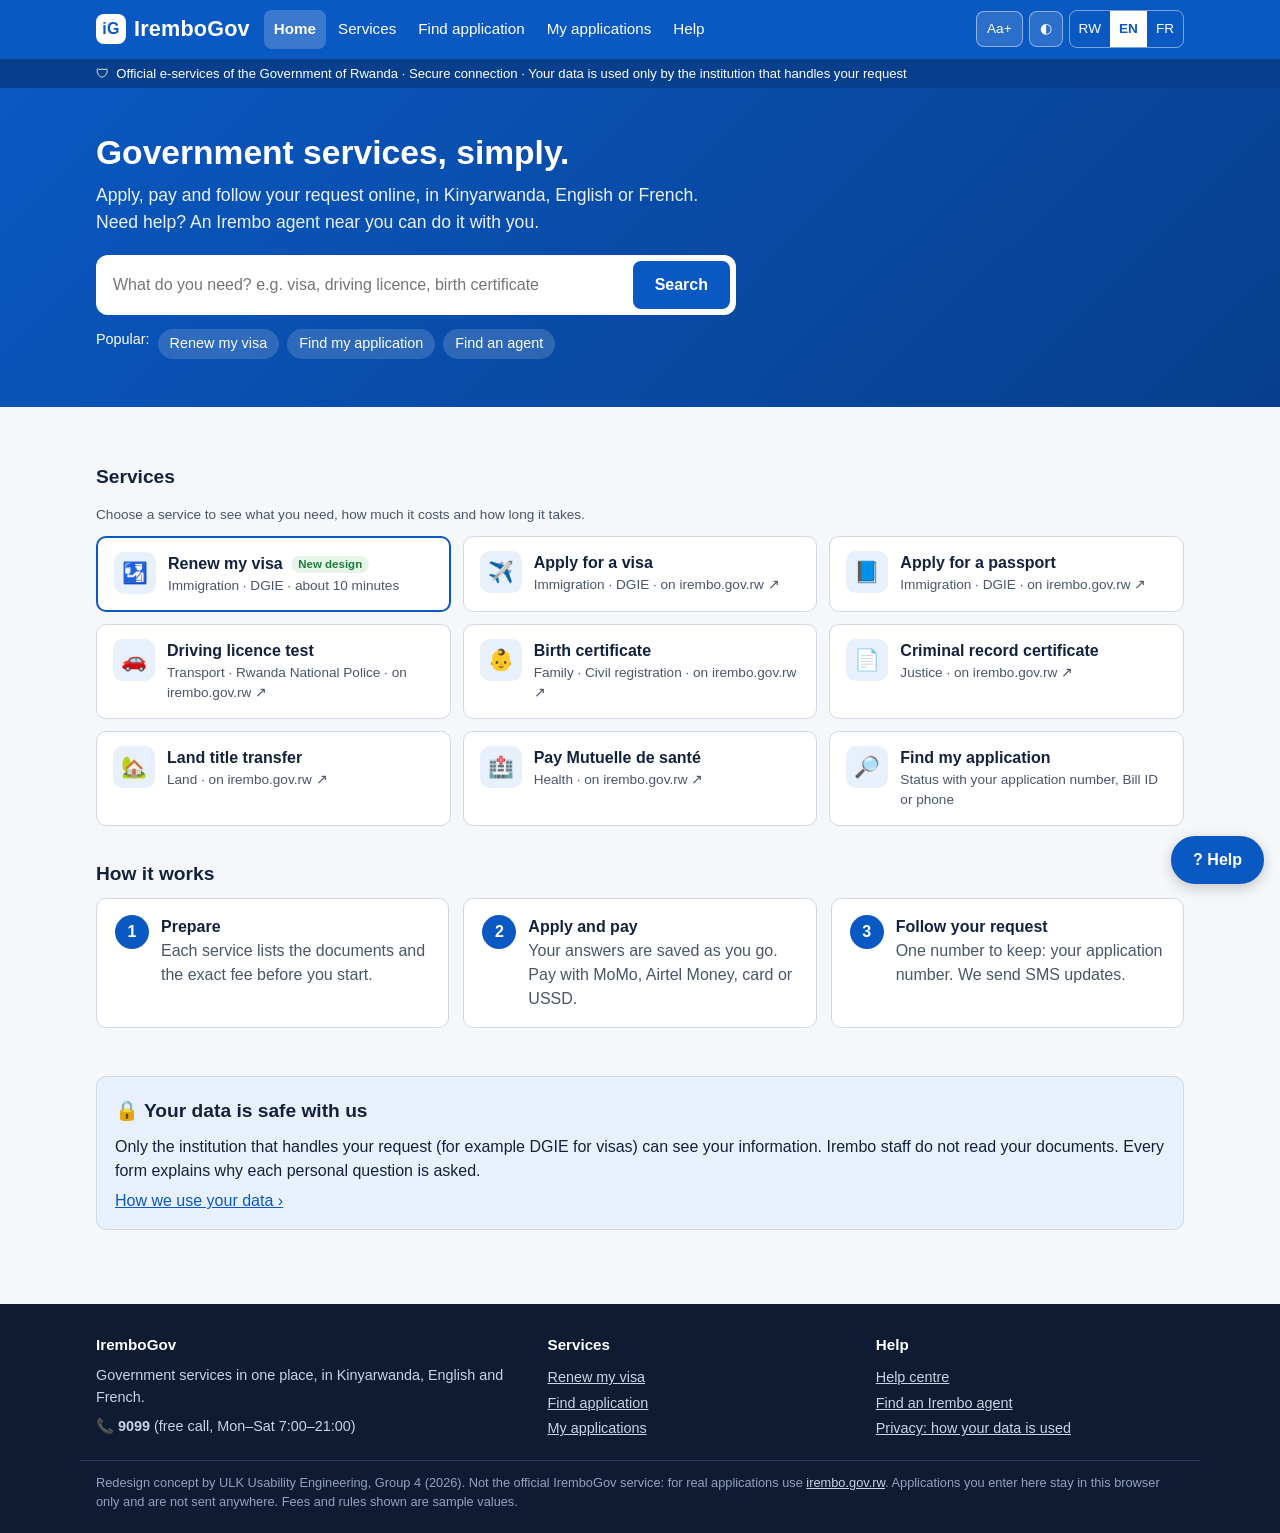
==== index.html @ 5156e4bb "first commit" ====
<!DOCTYPE html>
<html lang="en">
<head>
<meta charset="utf-8">
<meta name="viewport" content="width=device-width, initial-scale=1">
<title>IremboGov: Government services in one place (redesign concept)</title>
<meta name="description" content="Apply for Rwandan government services online: renew your visa, find an application, get help.">
<link rel="icon" href="assets/favicon.svg" type="image/svg+xml">
<link rel="stylesheet" href="css/site.css">
</head>
<body data-page="home">
<div id="site-header"></div>

<section class="hero">
  <div class="hero-in">
    <h1>Government services, simply.</h1>
    <p>Apply, pay and follow your request online, in Kinyarwanda, English or French. Need help? An Irembo agent near you can do it with you.</p>
    <form class="search" role="search" id="svcSearch">
      <label for="q" class="sr">Search for a service</label>
      <input type="search" id="q" placeholder="What do you need? e.g. visa, driving licence, birth certificate" autocomplete="off">
      <button class="btn" type="submit">Search</button>
    </form>
    <div class="quick">Popular: <a href="renew-visa.html">Renew my visa</a><a href="find.html">Find my application</a><a href="help.html#agents">Find an agent</a></div>
  </div>
</section>

<div class="wrap">
<main id="main" tabindex="-1">

  <div id="continueBox"></div>

  <section class="section" id="services">
    <h2>Services</h2>
    <p class="rule" id="svcHint" style="margin-bottom:10px">Choose a service to see what you need, how much it costs and how long it takes.</p>
    <div class="svcs" id="svcList">
      <a class="svc featured" href="renew-visa.html" data-k="visa renew extend stay immigration dgie permit student work"><span class="ic">🛂</span><span><b>Renew my visa <span class="new">New design</span></b><small>Immigration · DGIE · about 10 minutes</small></span></a>
      <a class="svc" href="https://irembo.gov.rw" rel="noopener" data-k="visa apply new immigration dgie"><span class="ic">✈️</span><span><b>Apply for a visa</b><small>Immigration · DGIE · on irembo.gov.rw ↗</small></span></a>
      <a class="svc" href="https://irembo.gov.rw" rel="noopener" data-k="passport e-passport immigration"><span class="ic">📘</span><span><b>Apply for a passport</b><small>Immigration · DGIE · on irembo.gov.rw ↗</small></span></a>
      <a class="svc" href="https://irembo.gov.rw" rel="noopener" data-k="driving licence license permit test transport police"><span class="ic">🚗</span><span><b>Driving licence test</b><small>Transport · Rwanda National Police · on irembo.gov.rw ↗</small></span></a>
      <a class="svc" href="https://irembo.gov.rw" rel="noopener" data-k="birth certificate civil status family"><span class="ic">👶</span><span><b>Birth certificate</b><small>Family · Civil registration · on irembo.gov.rw ↗</small></span></a>
      <a class="svc" href="https://irembo.gov.rw" rel="noopener" data-k="criminal record certificate police"><span class="ic">📄</span><span><b>Criminal record certificate</b><small>Justice · on irembo.gov.rw ↗</small></span></a>
      <a class="svc" href="https://irembo.gov.rw" rel="noopener" data-k="land title transfer property"><span class="ic">🏡</span><span><b>Land title transfer</b><small>Land · on irembo.gov.rw ↗</small></span></a>
      <a class="svc" href="https://irembo.gov.rw" rel="noopener" data-k="mutuelle health insurance pay"><span class="ic">🏥</span><span><b>Pay Mutuelle de santé</b><small>Health · on irembo.gov.rw ↗</small></span></a>
      <a class="svc" href="find.html" data-k="find track status application bill id payment code"><span class="ic">🔎</span><span><b>Find my application</b><small>Status with your application number, Bill ID or phone</small></span></a>
    </div>
    <p class="empty" id="svcEmpty" hidden>No service found. Try another word, or call <b>9099</b>.</p>
  </section>

  <section class="section">
    <h2>How it works</h2>
    <div class="grid3">
      <div class="card"><ol class="steps3"><li><b>Prepare</b><br><span class="muted">Each service lists the documents and the exact fee before you start.</span></li></ol></div>
      <div class="card"><ol class="steps3" start="2" style="counter-reset:s 1"><li><b>Apply and pay</b><br><span class="muted">Your answers are saved as you go. Pay with MoMo, Airtel Money, card or USSD.</span></li></ol></div>
      <div class="card"><ol class="steps3" style="counter-reset:s 2"><li><b>Follow your request</b><br><span class="muted">One number to keep: your application number. We send SMS updates.</span></li></ol></div>
    </div>
  </section>

  <section class="section">
    <div class="card tint">
      <h2>🔒 Your data is safe with us</h2>
      <p style="margin:0 0 6px">Only the institution that handles your request (for example DGIE for visas) can see your information. Irembo staff do not read your documents. Every form explains why each personal question is asked.</p>
      <a href="help.html#privacy">How we use your data ›</a>
    </div>
  </section>

</main>
</div>

<div id="site-footer"></div>
<script src="js/core.js"></script>
<script>
/* service search (filters the list as you type) */
const q=$('#q');
function filter(){
  const words=q.value.toLowerCase().trim().split(/\s+/).filter(Boolean); let shown=0;
  $$('#svcList .svc').forEach(s=>{
    const hay=(s.textContent+' '+s.dataset.k).toLowerCase();
    const ok=words.every(w=>hay.includes(w)); s.hidden=!ok; if(ok) shown++;
  });
  $('#svcEmpty').hidden = shown>0;
}
q.addEventListener('input', filter);
$('#svcSearch').addEventListener('submit', e=>{ e.preventDefault(); filter(); document.getElementById('services').scrollIntoView(); const first=$('#svcList .svc:not([hidden])'); if(first) first.focus(); });

/* "continue where you left off" */
const open=Store.all().filter(a=>statusOf(a)!=='Under review');
if(open.length){
  const a=open[0], s=statusOf(a);
  const action = s==='Draft' ? ['Continue application',`apply.html?no=${a.no}`]
               : s==='Payment expired' ? ['Get a new payment code',`application.html?no=${a.no}`]
               : ['Pay now',`application.html?no=${a.no}`];
  $('#continueBox').innerHTML=`<div class="card" style="display:flex;gap:14px;align-items:center;flex-wrap:wrap;margin-top:6px">
    <div style="flex:1;min-width:220px"><div class="rule">Continue where you left off</div><b>Renew visa</b> ${tag(s)}<div class="rule mono">${a.no}</div></div>
    <a class="btn" href="${action[1]}">${action[0]} ›</a></div>`;
}
</script>
</body>
</html>
---- css/site.css ----
/* =====================================================================
   site.css — IremboGov redesign (Group 4) · shared styles for all pages
   ===================================================================== */
:root{
  --blue:#0a58c2; --blue-d:#073f8c; --blue-l:#e8f0fc; --ink:#14213d; --muted:#4a5568; --line:#cfd8e3;
  --ok:#1b7f3b; --ok-l:#e6f4ea; --bad:#b42318; --bad-l:#fdecea; --warn:#8a5a00; --warn-l:#fff4d6; --bg:#f5f7fa; --card:#fff;
  --r:10px;
}
html{font-size:16px;scroll-behavior:smooth}
html.large{font-size:19px}
html.contrast{--blue:#003a8c;--blue-d:#001f4d;--blue-l:#fff;--ink:#000;--muted:#111;--line:#000;--bg:#fff;--ok:#005a1e;--bad:#8b0000;--warn:#5a3a00}
html.contrast .card, html.contrast .opt, html.contrast input, html.contrast select, html.contrast .svc{border-width:2px}
*{box-sizing:border-box}
body{margin:0;font-family:"Segoe UI",Roboto,Arial,sans-serif;color:var(--ink);background:var(--bg);line-height:1.5;min-height:100vh;display:flex;flex-direction:column}
a{color:var(--blue)}
:focus-visible{outline:3px solid #f2a900;outline-offset:2px;border-radius:4px}
main:focus,main:focus-visible{outline:none}
.sr{position:absolute;left:-9999px}
.skip{position:absolute;left:-9999px;top:0;background:#fff;color:var(--blue);padding:8px 12px;z-index:100}
.skip:focus{left:8px}
code{background:#eef1f6;border-radius:4px;padding:1px 5px;font-family:Consolas,monospace}

/* ---------- header ---------- */
header.top{background:var(--blue);color:#fff}
.top-in{max-width:1120px;margin:0 auto;display:flex;align-items:center;gap:6px 14px;padding:10px 16px;flex-wrap:wrap}
.logo{font-weight:800;font-size:1.35rem;letter-spacing:.2px;color:#fff !important;text-decoration:none;display:flex;align-items:center;gap:8px}
.logo .mark{width:30px;height:30px;border-radius:8px;background:#fff;color:var(--blue);display:inline-flex;align-items:center;justify-content:center;font-size:1rem}
nav.main{display:flex;gap:2px;flex-wrap:wrap}
nav.main a{color:#fff;text-decoration:none;padding:8px 10px;border-radius:8px;font-size:.95rem}
nav.main a:hover{background:rgba(255,255,255,.14)}
nav.main a[aria-current=page]{background:rgba(255,255,255,.2);font-weight:700}
nav.main .count{background:#fff;color:var(--blue);border-radius:10px;font-size:.75rem;font-weight:700;padding:0 6px;margin-left:3px}
.tools{margin-left:auto;display:flex;gap:6px;align-items:center}
.tbtn{background:rgba(255,255,255,.14);border:1px solid rgba(255,255,255,.45);color:#fff;border-radius:8px;padding:6px 10px;font:inherit;font-size:.85rem;cursor:pointer;min-height:36px}
.tbtn[aria-pressed=true]{background:#fff;color:var(--blue)}
.lang{display:flex;border:1px solid rgba(255,255,255,.45);border-radius:8px;overflow:hidden}
.lang button{background:none;border:0;color:#fff;padding:6px 9px;font:inherit;font-size:.85rem;cursor:pointer;min-height:36px}
.lang button[aria-current=true]{background:#fff;color:var(--blue);font-weight:700}
.menu-btn{display:none}
@media(max-width:820px){
  .menu-btn{display:inline-flex;margin-left:auto}
  nav.main{display:none;order:5;width:100%;flex-direction:column}
  nav.main.open{display:flex}
  .tools{order:4;margin-left:0;width:100%}
}
.trust{background:var(--blue-d);color:#fff;font-size:.82rem}
.trust .top-in{padding:5px 16px}

/* ---------- layout ---------- */
.wrap{max-width:1120px;width:100%;margin:0 auto;padding:22px 16px 60px;display:grid;grid-template-columns:minmax(0,1fr);gap:24px;flex:1}
@media(min-width:1000px){ .wrap.with-aside{grid-template-columns:minmax(0,1fr) 300px} }
main{min-width:0}
aside.side{display:none}
@media(min-width:1000px){ aside.side{display:block} }
.crumb{font-size:.85rem;color:var(--muted);margin-bottom:4px}
h1{font-size:1.7rem;margin:.1em 0 .25em;line-height:1.25}
h2{font-size:1.2rem;margin:.2em 0 .5em}
h3{font-size:1.02rem;margin:.2em 0 .4em}
.lead{color:var(--muted);margin:0 0 16px;font-size:1.05rem}
.card{background:var(--card);border:1px solid var(--line);border-radius:var(--r);padding:16px 18px;margin-bottom:14px}
.card.tint{background:var(--blue-l)}
.grid2{display:grid;grid-template-columns:1fr;gap:0 18px}
@media(min-width:700px){ .grid2{grid-template-columns:1fr 1fr} }
.grid3{display:grid;grid-template-columns:1fr;gap:14px}
@media(min-width:700px){ .grid3{grid-template-columns:repeat(3,1fr)} }
.rule{font-size:.85rem;color:var(--muted);display:block}
.muted{color:var(--muted)}
.mono{font-family:Consolas,monospace;font-weight:700}

/* ---------- home ---------- */
.hero{background:linear-gradient(135deg,var(--blue) 0%,var(--blue-d) 100%);color:#fff}
.hero-in{max-width:1120px;margin:0 auto;padding:44px 16px 48px}
.hero h1{font-size:2.1rem;margin:0 0 8px}
.hero p{margin:0 0 20px;opacity:.92;font-size:1.1rem;max-width:640px}
.search{display:flex;gap:8px;max-width:640px;background:#fff;border-radius:12px;padding:6px}
.search input{border:0 !important;min-height:48px;font-size:1.05rem}
.search input:focus{outline:none}
.search .btn{border-radius:8px}
.quick{margin-top:14px;display:flex;gap:8px;flex-wrap:wrap;font-size:.9rem}
.quick a{color:#fff;background:rgba(255,255,255,.15);border-radius:20px;padding:4px 12px;text-decoration:none}
.quick a:hover{background:rgba(255,255,255,.28)}
.section{margin:34px 0 10px}
.svcs{display:grid;grid-template-columns:1fr;gap:12px}
@media(min-width:620px){ .svcs{grid-template-columns:1fr 1fr} }
@media(min-width:950px){ .svcs{grid-template-columns:1fr 1fr 1fr} }
.svc{display:flex;gap:12px;align-items:flex-start;background:#fff;border:1px solid var(--line);border-radius:var(--r);padding:14px 16px;text-decoration:none;color:var(--ink);transition:border-color .15s, box-shadow .15s}
.svc:hover{border-color:var(--blue);box-shadow:0 4px 14px rgba(10,88,194,.12)}
.svc .ic{flex:0 0 42px;height:42px;border-radius:10px;background:var(--blue-l);display:flex;align-items:center;justify-content:center;font-size:1.3rem}
.svc b{display:block}
.svc small{display:block;color:var(--muted);font-size:.85rem}
.svc.featured{border:2px solid var(--blue)}
.svc .new{display:inline-block;background:var(--ok-l);color:var(--ok);border-radius:10px;font-size:.72rem;font-weight:700;padding:0 7px;margin-left:4px;vertical-align:middle}
.steps3{counter-reset:s;list-style:none;padding:0;margin:0}
.steps3 li{counter-increment:s;position:relative;padding:0 0 0 46px}
.steps3 li::before{content:counter(s);position:absolute;left:0;top:0;width:34px;height:34px;border-radius:50%;background:var(--blue);color:#fff;font-weight:800;display:flex;align-items:center;justify-content:center}
.empty{text-align:center;padding:30px 16px;color:var(--muted)}

/* ---------- service page ---------- */
.facts{display:flex;gap:10px;flex-wrap:wrap;margin:6px 0 2px}
.fact{background:var(--blue-l);border-radius:8px;padding:6px 12px;font-size:.9rem}
.fact b{display:block;font-size:1rem}
ul.check{list-style:none;padding:0;margin:6px 0}
ul.check li{padding:7px 0 7px 32px;position:relative;border-bottom:1px dashed var(--line)}
ul.check li:last-child{border-bottom:0}
ul.check li::before{content:"";position:absolute;left:2px;top:9px;width:18px;height:18px;border:2px solid var(--blue);border-radius:4px}
table.fees{width:100%;border-collapse:collapse;font-size:.95rem}
table.fees td,table.fees th{padding:7px 4px;border-bottom:1px solid var(--line);text-align:left}
table.fees td:last-child,table.fees th:last-child{text-align:right}
details{border:1px solid var(--line);border-radius:8px;padding:8px 12px;margin:8px 0;background:#fff}
details summary{cursor:pointer;font-weight:600;color:var(--blue)}
details[open] summary{margin-bottom:6px}

/* ---------- buttons ---------- */
.btn{display:inline-flex;align-items:center;justify-content:center;gap:6px;min-height:46px;padding:10px 20px;border-radius:8px;border:2px solid var(--blue);background:var(--blue);color:#fff;font:inherit;font-weight:600;cursor:pointer;text-decoration:none;white-space:nowrap}
.btn:hover{background:var(--blue-d);border-color:var(--blue-d)}
.btn.sec{background:#fff;color:var(--blue)}
.btn.sec:hover{background:var(--blue-l)}
.btn.link{background:none;border-color:transparent;color:var(--blue);padding:10px 8px;text-decoration:underline}
.btn.danger{background:#fff;color:var(--bad);border-color:var(--bad)}
.btn.small{min-height:36px;padding:6px 12px;font-size:.9rem}
.btn:disabled{opacity:.5;cursor:default}
.actions{display:flex;gap:10px;flex-wrap:wrap;justify-content:space-between;margin-top:18px}

/* ---------- stepper ---------- */
.stepper{display:flex;gap:6px;margin:6px 0 4px;list-style:none;padding:0}
.stepper li{flex:1;font-size:.78rem;color:var(--muted);text-align:center}
.stepper li .bar{height:8px;border-radius:4px;background:#d8dee8;margin-bottom:5px}
.stepper li.done .bar,.stepper li.cur .bar{background:var(--blue)}
.stepper li.cur{color:var(--ink);font-weight:700}
.stepper li.done span::before{content:"✓ "}
.stepcount{font-size:.9rem;color:var(--muted);margin:0}
.saved{font-size:.85rem;color:var(--ok);margin:6px 0 14px;min-height:1.3em}

/* ---------- forms ---------- */
.f{margin:0 0 14px}
.f label,.f legend{display:block;font-weight:600;margin-bottom:3px}
.f .hint{font-size:.85rem;color:var(--muted);margin:-2px 0 5px}
input[type=text],input[type=tel],input[type=email],input[type=date],input[type=search],select{width:100%;min-height:46px;padding:9px 11px;border:1px solid #8a97a8;border-radius:8px;font:inherit;background:#fff;color:var(--ink)}
.f.err input,.f.err select{border:2px solid var(--bad)}
.f .msg{display:none;color:var(--bad);font-weight:600;font-size:.9rem;margin-top:4px}
.f.err .msg{display:block}
.f.err .msg::before{content:"⚠ "}
fieldset{border:0;padding:0;margin:0 0 14px;min-width:0}
.opts{display:grid;gap:8px}
@media(min-width:700px){ .opts.two{grid-template-columns:1fr 1fr} }
.opt{display:flex;gap:10px;align-items:flex-start;border:1px solid #8a97a8;border-radius:8px;padding:10px 12px;cursor:pointer;background:#fff;font-weight:400 !important}
.opt input{margin-top:4px;width:20px;height:20px;accent-color:var(--blue);flex:0 0 auto}
.opt small{display:block;color:var(--muted)}
.opt:has(input:checked){border:2px solid var(--blue);background:var(--blue-l)}
.errsum{border:2px solid var(--bad);background:var(--bad-l);border-radius:8px;padding:10px 14px;margin-bottom:14px}
.errsum h3{color:var(--bad);margin:0 0 4px}
.errsum ul{margin:0;padding-left:20px}
.prefix{display:flex;align-items:center;padding:0 12px;border:1px solid #8a97a8;border-radius:8px;background:#f0f3f7;white-space:nowrap}

/* ---------- uploads ---------- */
.up{border:1px solid var(--line);border-radius:var(--r);padding:14px;margin-bottom:14px;background:#fff}
.up.bad{border:2px solid var(--bad)}
.up.good{border:2px solid var(--ok)}
.up-row{display:flex;gap:14px;align-items:flex-start;flex-wrap:wrap}
.thumb{width:92px;height:92px;border-radius:8px;background:#e9edf3 center/cover no-repeat;border:1px solid var(--line);flex:0 0 auto;display:flex;align-items:center;justify-content:center;color:var(--muted);font-size:.75rem;text-align:center;overflow:hidden;word-break:break-all;padding:4px}
.thumb.tall{height:122px}
.rules{list-style:none;padding:0;margin:0;font-size:.93rem}
.rules li{padding:3px 0 3px 26px;position:relative}
.rules li::before{position:absolute;left:0;top:3px;width:19px;height:19px;border-radius:50%;font-size:.75rem;font-weight:700;display:flex;align-items:center;justify-content:center}
.rules li.p::before{content:"○";color:var(--muted);border:1px solid var(--muted)}
.rules li.y{color:var(--ok)} .rules li.y::before{content:"✓";background:var(--ok);color:#fff}
.rules li.n{color:var(--bad);font-weight:600} .rules li.n::before{content:"✕";background:var(--bad);color:#fff}
.fix{background:var(--bad-l);border-radius:8px;padding:10px 12px;margin-top:10px}
.fix b{color:var(--bad)}
.okbox{background:var(--ok-l);border-radius:8px;padding:10px 12px;margin-top:10px;color:var(--ok);font-weight:600}
.filebtn{position:relative;overflow:hidden}
.filebtn input{position:absolute;inset:0;opacity:0;cursor:pointer}
.upbtns{display:flex;gap:8px;flex-wrap:wrap;margin-top:10px}

/* ---------- review ---------- */
.sumsec{border:1px solid var(--line);border-radius:8px;padding:10px 14px;margin-bottom:10px;background:#fff}
.sumsec .h{display:flex;justify-content:space-between;align-items:center}
.sumsec dl{display:grid;grid-template-columns:minmax(110px,40%) 1fr;gap:3px 10px;margin:6px 0 0;font-size:.93rem}
.sumsec dt{color:var(--muted)}
.sumsec dd{margin:0}
.consent{border:2px solid var(--blue);background:var(--blue-l);border-radius:8px;padding:12px 14px}
.consent label{display:flex;gap:10px;align-items:flex-start;cursor:pointer;font-weight:400}
.consent input{width:22px;height:22px;margin-top:2px;accent-color:var(--blue);flex:0 0 auto}

/* ---------- application / pay ---------- */
.ref{border:2px solid var(--blue);border-radius:var(--r);padding:14px 16px;background:var(--blue-l);margin-bottom:14px}
.ref .num{font-size:1.65rem;font-weight:800;letter-spacing:1px;font-family:Consolas,monospace}
.ref .sub{font-size:.88rem;color:var(--muted)}
.due{display:flex;gap:14px;align-items:center;flex-wrap:wrap;border:1px solid var(--line);border-radius:var(--r);padding:12px 16px;background:#fff;margin-bottom:14px}
.due .amt{font-size:1.5rem;font-weight:800}
.due .clock{margin-left:auto;background:var(--warn-l);color:var(--warn);border-radius:8px;padding:6px 10px;font-weight:700}
.paygrid{display:grid;grid-template-columns:1fr 1fr;gap:10px;margin:8px 0 14px}
.paybtn{border:1px solid #8a97a8;border-radius:8px;background:#fff;padding:12px;font:inherit;font-weight:600;cursor:pointer;text-align:left;min-height:58px;color:var(--ink)}
.paybtn small{display:block;font-weight:400;color:var(--muted)}
.paybtn:hover{border-color:var(--blue);background:var(--blue-l)}
.receipt dl{display:grid;grid-template-columns:auto 1fr;gap:4px 14px;margin:0}
.receipt dt{color:var(--muted)}
.receipt dd{margin:0;font-weight:600}

/* ---------- timeline + tags ---------- */
.tl{list-style:none;padding:0;margin:6px 0}
.tl li{position:relative;padding:0 0 18px 40px}
.tl li::before{content:"";position:absolute;left:13px;top:26px;bottom:0;border-left:2px solid var(--line)}
.tl li:last-child::before{display:none}
.tl .ic{position:absolute;left:0;top:0;width:28px;height:28px;border-radius:50%;display:flex;align-items:center;justify-content:center;font-weight:800;font-size:.9rem;border:2px solid var(--line);background:#fff;color:var(--muted)}
.tl li.done .ic{background:var(--ok);border-color:var(--ok);color:#fff}
.tl li.now .ic{background:var(--blue);border-color:var(--blue);color:#fff}
.tl li.warn .ic{background:var(--warn-l);border-color:var(--warn);color:var(--warn)}
.tl .t{font-weight:700}
.tl .d{font-size:.88rem;color:var(--muted)}
.tag{display:inline-block;border-radius:20px;padding:2px 10px;font-size:.82rem;font-weight:700;vertical-align:middle;white-space:nowrap}
.tag.warn{background:var(--warn-l);color:var(--warn)} .tag.ok{background:var(--ok-l);color:var(--ok)} .tag.info{background:var(--blue-l);color:var(--blue)} .tag.grey{background:#e9edf3;color:var(--muted)}
.alert{border-radius:8px;padding:12px 14px;margin-bottom:14px;border-left:5px solid}
.alert.warn{background:var(--warn-l);border-color:var(--warn)}
.alert.ok{background:var(--ok-l);border-color:var(--ok)}
.alert.info{background:var(--blue-l);border-color:var(--blue)}
.alert.bad{background:var(--bad-l);border-color:var(--bad)}

/* ---------- my applications ---------- */
.applist{display:grid;gap:12px}
.appcard{display:flex;gap:14px;align-items:center;flex-wrap:wrap;background:#fff;border:1px solid var(--line);border-radius:var(--r);padding:14px 16px}
.appcard .main{flex:1;min-width:200px}
.appcard .acts{display:flex;gap:8px;flex-wrap:wrap}

/* ---------- side panel ---------- */
.side .card{position:sticky;top:12px}
.side .num{font-family:Consolas,monospace;font-weight:800;font-size:1.15rem}

/* ---------- footer ---------- */
footer.site{background:#0f1b33;color:#c9d3e3;font-size:.9rem;margin-top:auto}
footer.site .in{max-width:1120px;margin:0 auto;padding:30px 16px 18px;display:grid;grid-template-columns:1fr;gap:20px}
@media(min-width:760px){ footer.site .in{grid-template-columns:1.4fr 1fr 1fr} }
footer.site h4{color:#fff;margin:0 0 8px;font-size:.95rem}
footer.site a{color:#c9d3e3}
footer.site ul{list-style:none;padding:0;margin:0}
footer.site li{padding:2px 0}
footer.site .legal{max-width:1120px;margin:0 auto;padding:12px 16px 22px;border-top:1px solid #2a3a5c;font-size:.8rem;color:#93a1ba}

/* ---------- modal, toast, help ---------- */
.scrim{position:fixed;inset:0;background:rgba(10,20,40,.55);display:flex;align-items:center;justify-content:center;padding:16px;z-index:90}
.modal{background:#fff;border-radius:12px;max-width:440px;width:100%;padding:20px;max-height:92vh;overflow:auto}
.modal p{margin:.5em 0}
.spin{display:inline-block;width:18px;height:18px;border:3px solid var(--blue-l);border-top-color:var(--blue);border-radius:50%;animation:spin 1s linear infinite;vertical-align:-3px;margin-right:6px}
@keyframes spin{to{transform:rotate(360deg)}}
.toast{position:fixed;left:50%;bottom:20px;transform:translateX(-50%);background:#1f2937;color:#fff;padding:10px 16px;border-radius:8px;z-index:95;max-width:92vw;font-size:.92rem;box-shadow:0 6px 18px rgba(0,0,0,.25)}
.helpfab{position:fixed;right:16px;bottom:16px;z-index:40;border-radius:30px;box-shadow:0 4px 14px rgba(0,0,0,.2)}
.helpp{position:fixed;right:16px;bottom:76px;width:300px;max-width:calc(100vw - 32px);z-index:41;background:#fff;border:1px solid var(--line);border-radius:12px;padding:14px;box-shadow:0 10px 30px rgba(0,0,0,.2)}

@media print{
  header.top,.trust,footer.site,.helpfab,.helpp,.noprint{display:none !important}
  body{background:#fff}
}
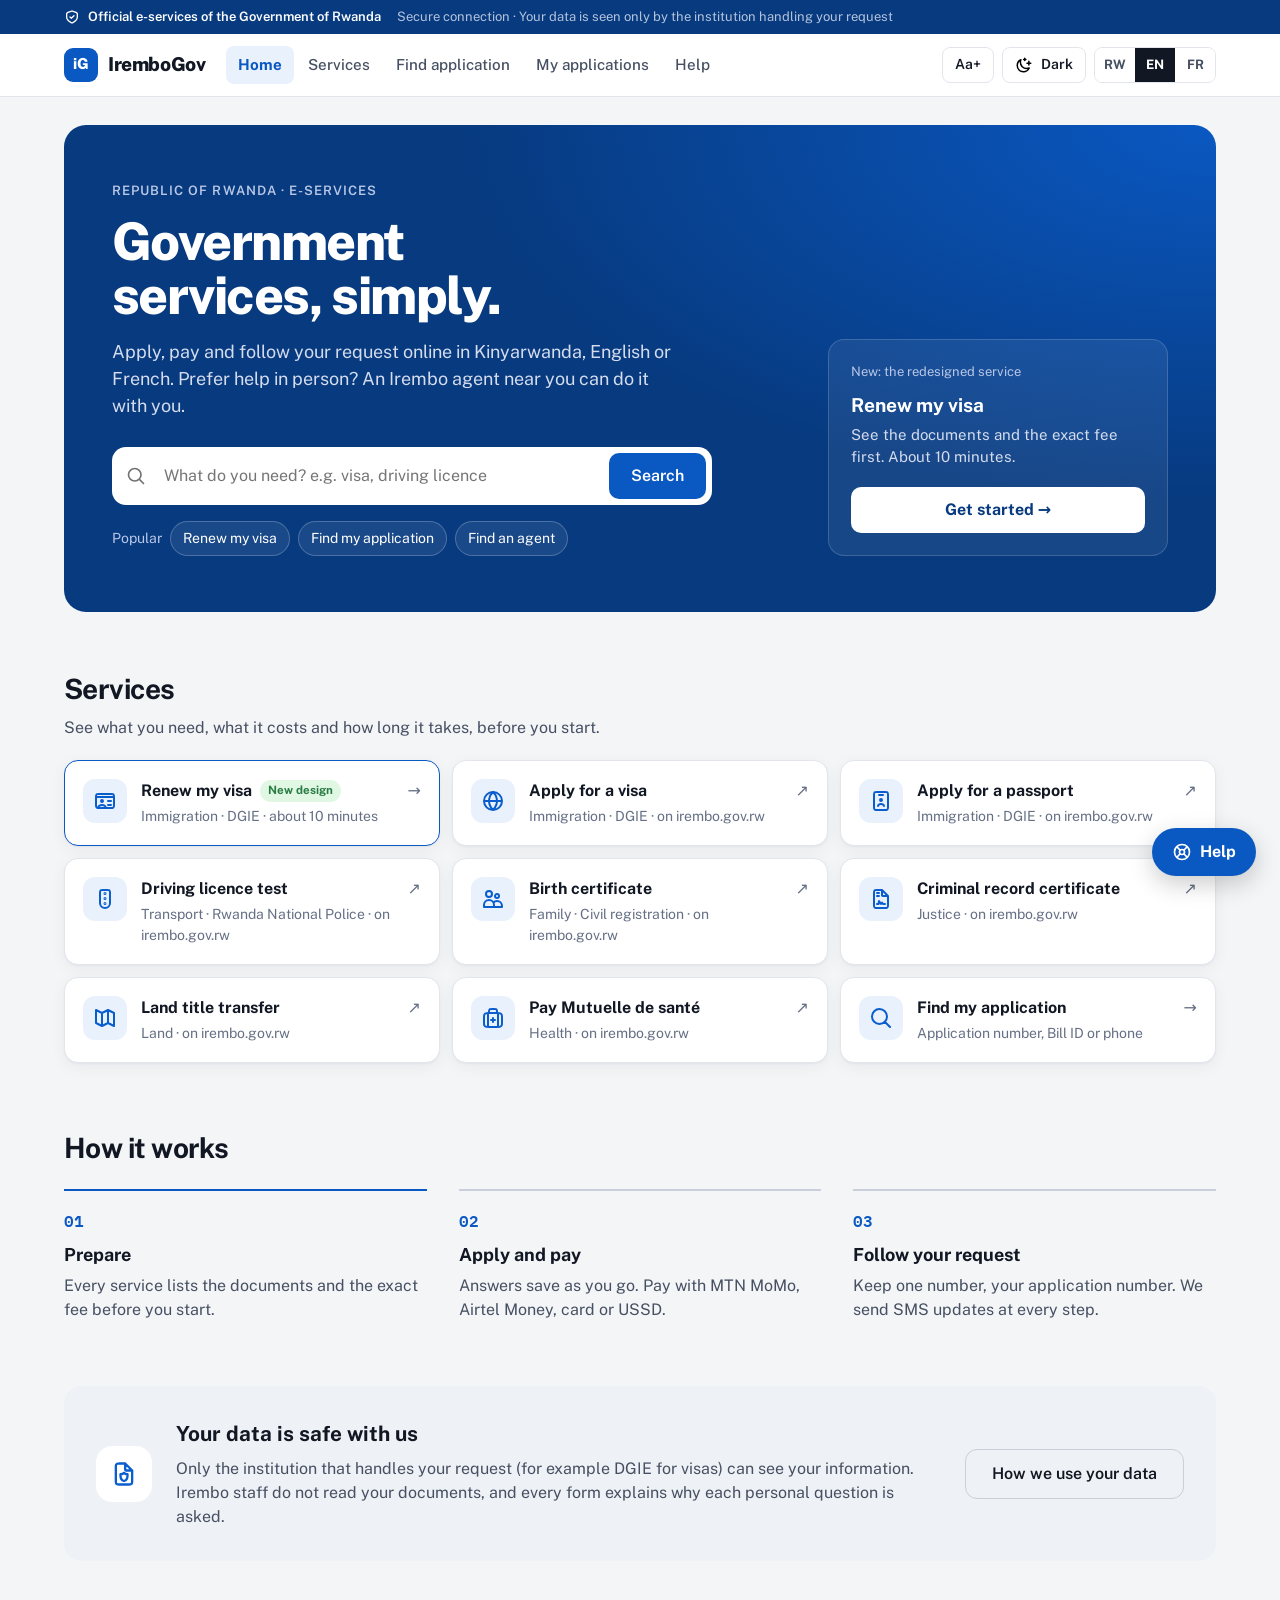
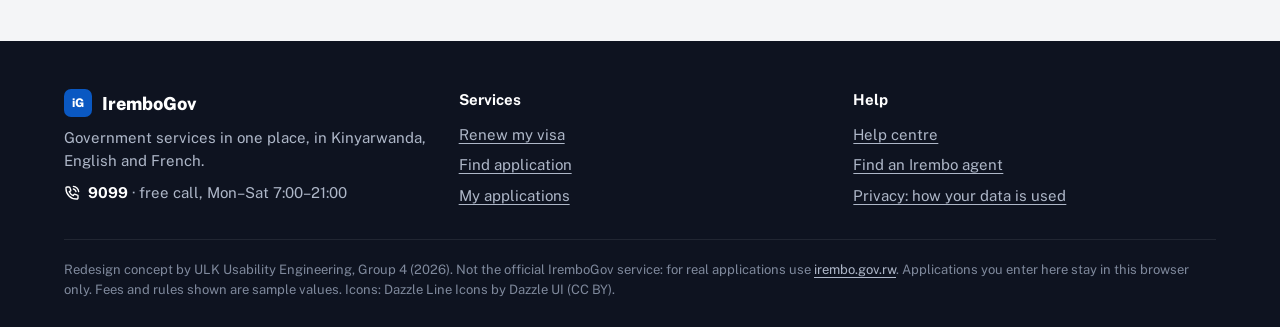
==== commit 85a82d2b: "update the UI" ====
--- a/index.html
+++ b/index.html
@@ -6,92 +6,105 @@
 <title>IremboGov: Government services in one place (redesign concept)</title>
 <meta name="description" content="Apply for Rwandan government services online: renew your visa, find an application, get help.">
 <link rel="icon" href="assets/favicon.svg" type="image/svg+xml">
-<link rel="stylesheet" href="css/site.css">
+<link rel="stylesheet" href="css/fonts.css?v=3">
+<link rel="stylesheet" href="css/site.css?v=3">
+<script src="js/theme.js?v=3"></script>
 </head>
 <body data-page="home">
 <div id="site-header"></div>
 
-<section class="hero">
-  <div class="hero-in">
-    <h1>Government services, simply.</h1>
-    <p>Apply, pay and follow your request online, in Kinyarwanda, English or French. Need help? An Irembo agent near you can do it with you.</p>
-    <form class="search" role="search" id="svcSearch">
-      <label for="q" class="sr">Search for a service</label>
-      <input type="search" id="q" placeholder="What do you need? e.g. visa, driving licence, birth certificate" autocomplete="off">
-      <button class="btn" type="submit">Search</button>
-    </form>
-    <div class="quick">Popular: <a href="renew-visa.html">Renew my visa</a><a href="find.html">Find my application</a><a href="help.html#agents">Find an agent</a></div>
-  </div>
-</section>
+<main id="main" tabindex="-1" class="page">
+  <section class="hero">
+    <div style="flex:1 1 480px;min-width:0">
+      <div class="kicker">Republic of Rwanda · e-services</div>
+      <h1>Government services, simply.</h1>
+      <p>Apply, pay and follow your request online in Kinyarwanda, English or French. Prefer help in person? An Irembo agent near you can do it with you.</p>
+      <form class="hero-search" role="search" id="svcSearch">
+        <img src="assets/icons/search.svg" alt="">
+        <label for="q" class="sr">Search for a service</label>
+        <input type="search" id="q" placeholder="What do you need? e.g. visa, driving licence" autocomplete="off">
+        <button type="submit">Search</button>
+      </form>
+      <div class="chips-pop"><span>Popular</span><a href="renew-visa.html">Renew my visa</a><a href="find.html">Find my application</a><a href="help.html#agents">Find an agent</a></div>
+    </div>
+    <div class="cont" id="continueBox"></div>
+  </section>
 
-<div class="wrap">
-<main id="main" tabindex="-1">
-
-  <div id="continueBox"></div>
-
-  <section class="section" id="services">
-    <h2>Services</h2>
-    <p class="rule" id="svcHint" style="margin-bottom:10px">Choose a service to see what you need, how much it costs and how long it takes.</p>
-    <div class="svcs" id="svcList">
-      <a class="svc featured" href="renew-visa.html" data-k="visa renew extend stay immigration dgie permit student work"><span class="ic">🛂</span><span><b>Renew my visa <span class="new">New design</span></b><small>Immigration · DGIE · about 10 minutes</small></span></a>
-      <a class="svc" href="https://irembo.gov.rw" rel="noopener" data-k="visa apply new immigration dgie"><span class="ic">✈️</span><span><b>Apply for a visa</b><small>Immigration · DGIE · on irembo.gov.rw ↗</small></span></a>
-      <a class="svc" href="https://irembo.gov.rw" rel="noopener" data-k="passport e-passport immigration"><span class="ic">📘</span><span><b>Apply for a passport</b><small>Immigration · DGIE · on irembo.gov.rw ↗</small></span></a>
-      <a class="svc" href="https://irembo.gov.rw" rel="noopener" data-k="driving licence license permit test transport police"><span class="ic">🚗</span><span><b>Driving licence test</b><small>Transport · Rwanda National Police · on irembo.gov.rw ↗</small></span></a>
-      <a class="svc" href="https://irembo.gov.rw" rel="noopener" data-k="birth certificate civil status family"><span class="ic">👶</span><span><b>Birth certificate</b><small>Family · Civil registration · on irembo.gov.rw ↗</small></span></a>
-      <a class="svc" href="https://irembo.gov.rw" rel="noopener" data-k="criminal record certificate police"><span class="ic">📄</span><span><b>Criminal record certificate</b><small>Justice · on irembo.gov.rw ↗</small></span></a>
-      <a class="svc" href="https://irembo.gov.rw" rel="noopener" data-k="land title transfer property"><span class="ic">🏡</span><span><b>Land title transfer</b><small>Land · on irembo.gov.rw ↗</small></span></a>
-      <a class="svc" href="https://irembo.gov.rw" rel="noopener" data-k="mutuelle health insurance pay"><span class="ic">🏥</span><span><b>Pay Mutuelle de santé</b><small>Health · on irembo.gov.rw ↗</small></span></a>
-      <a class="svc" href="find.html" data-k="find track status application bill id payment code"><span class="ic">🔎</span><span><b>Find my application</b><small>Status with your application number, Bill ID or phone</small></span></a>
-    </div>
+  <section id="services">
+    <div class="sec-title"><h2>Services</h2><p>See what you need, what it costs and how long it takes, before you start.</p></div>
+    <div class="svcs" id="svcList"></div>
     <p class="empty" id="svcEmpty" hidden>No service found. Try another word, or call <b>9099</b>.</p>
   </section>
 
-  <section class="section">
-    <h2>How it works</h2>
-    <div class="grid3">
-      <div class="card"><ol class="steps3"><li><b>Prepare</b><br><span class="muted">Each service lists the documents and the exact fee before you start.</span></li></ol></div>
-      <div class="card"><ol class="steps3" start="2" style="counter-reset:s 1"><li><b>Apply and pay</b><br><span class="muted">Your answers are saved as you go. Pay with MoMo, Airtel Money, card or USSD.</span></li></ol></div>
-      <div class="card"><ol class="steps3" style="counter-reset:s 2"><li><b>Follow your request</b><br><span class="muted">One number to keep: your application number. We send SMS updates.</span></li></ol></div>
+  <section>
+    <div class="sec-title" style="margin-top:64px"><h2>How it works</h2></div>
+    <div class="how">
+      <div><div class="n">01</div><div class="t">Prepare</div><p>Every service lists the documents and the exact fee before you start.</p></div>
+      <div><div class="n">02</div><div class="t">Apply and pay</div><p>Answers save as you go. Pay with MTN MoMo, Airtel Money, card or USSD.</p></div>
+      <div><div class="n">03</div><div class="t">Follow your request</div><p>Keep one number, your application number. We send SMS updates at every step.</p></div>
     </div>
   </section>
 
-  <section class="section">
-    <div class="card tint">
-      <h2>🔒 Your data is safe with us</h2>
-      <p style="margin:0 0 6px">Only the institution that handles your request (for example DGIE for visas) can see your information. Irembo staff do not read your documents. Every form explains why each personal question is asked.</p>
-      <a href="help.html#privacy">How we use your data ›</a>
-    </div>
+  <section class="band">
+    <span class="tile"><img src="assets/icons/lock.svg" alt=""></span>
+    <div class="txt"><h3>Your data is safe with us</h3>
+      <p>Only the institution that handles your request (for example DGIE for visas) can see your information. Irembo staff do not read your documents, and every form explains why each personal question is asked.</p></div>
+    <a class="btn sec" href="help.html#privacy">How we use your data</a>
   </section>
-
 </main>
-</div>
 
 <div id="site-footer"></div>
-<script src="js/core.js"></script>
+<script src="js/core.js?v=3"></script>
 <script>
-/* service search (filters the list as you type) */
+/* services (only "Renew my visa" and "Find" are part of this redesign; the others open the current irembo.gov.rw) */
+const SERVICES=[
+  ['id-card','Renew my visa','Immigration · DGIE · about 10 minutes','renew-visa.html',true,'visa renew extend stay immigration dgie permit student work'],
+  ['globe','Apply for a visa','Immigration · DGIE','',false,'visa apply new immigration'],
+  ['id-badge','Apply for a passport','Immigration · DGIE','',false,'passport e-passport immigration'],
+  ['traffic','Driving licence test','Transport · Rwanda National Police','',false,'driving licence license permit test police'],
+  ['users','Birth certificate','Family · Civil registration','',false,'birth certificate civil status family'],
+  ['file','Criminal record certificate','Justice','',false,'criminal record certificate police'],
+  ['map','Land title transfer','Land','',false,'land title transfer property'],
+  ['medical','Pay Mutuelle de santé','Health','',false,'mutuelle health insurance pay'],
+  ['search2','Find my application','Application number, Bill ID or phone','find.html',false,'find track status application bill id payment code']
+];
+$('#svcList').innerHTML=SERVICES.map(([ic,name,meta,href,isNew,k])=>{
+  const ext=!href;
+  return `<a class="svc${isNew?' featured':''}" href="${ext?'https://irembo.gov.rw':href}"${ext?' rel="noopener"':''} data-k="${k}">
+    <span class="tile"><img src="assets/icons/${ic}.svg" alt=""></span>
+    <span class="txt"><span class="name">${name}${isNew?'<span class="newtag">New design</span>':''}</span><span class="meta">${meta}${ext?' · on irembo.gov.rw':''}</span></span>
+    <span class="arrow">${ext?'↗':'→'}</span></a>`;
+}).join('');
+
 const q=$('#q');
 function filter(){
   const words=q.value.toLowerCase().trim().split(/\s+/).filter(Boolean); let shown=0;
-  $$('#svcList .svc').forEach(s=>{
-    const hay=(s.textContent+' '+s.dataset.k).toLowerCase();
-    const ok=words.every(w=>hay.includes(w)); s.hidden=!ok; if(ok) shown++;
-  });
+  $$('#svcList .svc').forEach(s=>{ const hay=(s.textContent+' '+s.dataset.k).toLowerCase(); const ok=words.every(w=>hay.includes(w)); s.hidden=!ok; if(ok) shown++; });
   $('#svcEmpty').hidden = shown>0;
 }
 q.addEventListener('input', filter);
-$('#svcSearch').addEventListener('submit', e=>{ e.preventDefault(); filter(); document.getElementById('services').scrollIntoView(); const first=$('#svcList .svc:not([hidden])'); if(first) first.focus(); });
+$('#svcSearch').addEventListener('submit', e=>{ e.preventDefault(); filter(); $('#services').scrollIntoView(); $('#svcList .svc:not([hidden])')?.focus(); });
 
-/* "continue where you left off" */
+/* "Continue where you left off": the most recent application that still needs something */
 const open=Store.all().filter(a=>statusOf(a)!=='Under review');
+const box=$('#continueBox');
 if(open.length){
   const a=open[0], s=statusOf(a);
-  const action = s==='Draft' ? ['Continue application',`apply.html?no=${a.no}`]
-               : s==='Payment expired' ? ['Get a new payment code',`application.html?no=${a.no}`]
-               : ['Pay now',`application.html?no=${a.no}`];
-  $('#continueBox').innerHTML=`<div class="card" style="display:flex;gap:14px;align-items:center;flex-wrap:wrap;margin-top:6px">
-    <div style="flex:1;min-width:220px"><div class="rule">Continue where you left off</div><b>Renew visa</b> ${tag(s)}<div class="rule mono">${a.no}</div></div>
-    <a class="btn" href="${action[1]}">${action[0]} ›</a></div>`;
+  const step = s==='Draft' ? (a.step||1) : 5;
+  const label = s==='Draft' ? `Draft · step ${step} of 5` : s;
+  const go = s==='Draft' ? ['Continue application →',`apply.html?no=${a.no}`]
+           : s==='Payment expired' ? ['Get a new payment code →',`application.html?no=${a.no}`]
+           : ['Pay now →',`application.html?no=${a.no}`];
+  box.innerHTML=`<div class="lbl">Continue where you left off</div>
+    <div style="display:flex;align-items:center;gap:10px;flex-wrap:wrap"><span style="font-size:1.2rem;font-weight:700">Renew visa</span><span class="pill" style="background:rgba(255,255,255,.14);color:#fff">${label}</span></div>
+    <div class="no">${a.no}</div>
+    <div class="bar"><div style="width:${((step-1)/5*100+8)}%"></div></div>
+    <a class="go" href="${go[1]}">${go[0]}</a>`;
+} else {
+  box.innerHTML=`<div class="lbl">New: the redesigned service</div>
+    <div style="font-size:1.2rem;font-weight:700;margin-bottom:4px">Renew my visa</div>
+    <div style="color:#d4dcee;font-size:.9375rem;margin-bottom:18px">See the documents and the exact fee first. About 10 minutes.</div>
+    <a class="go" href="renew-visa.html">Get started →</a>`;
 }
 </script>
 </body>
--- a/css/fonts.css
+++ b/css/fonts.css
@@ -0,0 +1,244 @@
+/* Public Sans + IBM Plex Mono (SIL Open Font License), bundled for offline use */
+/* cyrillic-ext */
+@font-face {
+  font-family: 'IBM Plex Mono';
+  font-style: normal;
+  font-weight: 500;
+  font-display: swap;
+  src: url("../assets/fonts/2aaf1dfa-5698-472a-b391-786c7b4d70b3.woff2") format('woff2');
+  unicode-range: U+0460-052F, U+1C80-1C8A, U+20B4, U+2DE0-2DFF, U+A640-A69F, U+FE2E-FE2F;
+}
+/* cyrillic */
+@font-face {
+  font-family: 'IBM Plex Mono';
+  font-style: normal;
+  font-weight: 500;
+  font-display: swap;
+  src: url("../assets/fonts/59539007-9e6c-446b-b807-d82d21832465.woff2") format('woff2');
+  unicode-range: U+0301, U+0400-045F, U+0490-0491, U+04B0-04B1, U+2116;
+}
+/* symbols2 */
+@font-face {
+  font-family: 'IBM Plex Mono';
+  font-style: normal;
+  font-weight: 500;
+  font-display: swap;
+  src: url("../assets/fonts/6bf3e7e4-eef3-4148-934d-49d9e88c1fce.woff2") format('woff2');
+  unicode-range: U+2000-2001, U+2004-2008, U+200A, U+23B8-23BD, U+2500-259F;
+}
+/* vietnamese */
+@font-face {
+  font-family: 'IBM Plex Mono';
+  font-style: normal;
+  font-weight: 500;
+  font-display: swap;
+  src: url("../assets/fonts/482fb505-8daf-4155-a78f-74ce4af5354f.woff2") format('woff2');
+  unicode-range: U+0102-0103, U+0110-0111, U+0128-0129, U+0168-0169, U+01A0-01A1, U+01AF-01B0, U+0300-0301, U+0303-0304, U+0308-0309, U+0323, U+0329, U+1EA0-1EF9, U+20AB;
+}
+/* latin-ext */
+@font-face {
+  font-family: 'IBM Plex Mono';
+  font-style: normal;
+  font-weight: 500;
+  font-display: swap;
+  src: url("../assets/fonts/5cce7989-77c7-4737-b421-14aea42d3832.woff2") format('woff2');
+  unicode-range: U+0100-02BA, U+02BD-02C5, U+02C7-02CC, U+02CE-02D7, U+02DD-02FF, U+0304, U+0308, U+0329, U+1D00-1DBF, U+1E00-1E9F, U+1EF2-1EFF, U+2020, U+20A0-20AB, U+20AD-20C4, U+2113, U+2C60-2C7F, U+A720-A7FF;
+}
+/* latin */
+@font-face {
+  font-family: 'IBM Plex Mono';
+  font-style: normal;
+  font-weight: 500;
+  font-display: swap;
+  src: url("../assets/fonts/a437867f-8093-432b-b132-c88d13d39b0a.woff2") format('woff2');
+  unicode-range: U+0000-00FF, U+0131, U+0152-0153, U+02BB-02BC, U+02C6, U+02DA, U+02DC, U+0304, U+0308, U+0329, U+2000-206F, U+20AC, U+2122, U+2191, U+2193, U+2212, U+2215, U+FEFF, U+FFFD;
+}
+/* cyrillic-ext */
+@font-face {
+  font-family: 'IBM Plex Mono';
+  font-style: normal;
+  font-weight: 600;
+  font-display: swap;
+  src: url("../assets/fonts/8748660d-5b8c-40c5-8dd6-f983e3e99e05.woff2") format('woff2');
+  unicode-range: U+0460-052F, U+1C80-1C8A, U+20B4, U+2DE0-2DFF, U+A640-A69F, U+FE2E-FE2F;
+}
+/* cyrillic */
+@font-face {
+  font-family: 'IBM Plex Mono';
+  font-style: normal;
+  font-weight: 600;
+  font-display: swap;
+  src: url("../assets/fonts/4a5ffa25-a328-434f-8e91-0d5a42c4c78e.woff2") format('woff2');
+  unicode-range: U+0301, U+0400-045F, U+0490-0491, U+04B0-04B1, U+2116;
+}
+/* symbols2 */
+@font-face {
+  font-family: 'IBM Plex Mono';
+  font-style: normal;
+  font-weight: 600;
+  font-display: swap;
+  src: url("../assets/fonts/a585f8b9-a572-47d5-be92-7e6ef45ebafa.woff2") format('woff2');
+  unicode-range: U+2000-2001, U+2004-2008, U+200A, U+23B8-23BD, U+2500-259F;
+}
+/* vietnamese */
+@font-face {
+  font-family: 'IBM Plex Mono';
+  font-style: normal;
+  font-weight: 600;
+  font-display: swap;
+  src: url("../assets/fonts/1090332c-a506-451a-b6e5-c554e361a300.woff2") format('woff2');
+  unicode-range: U+0102-0103, U+0110-0111, U+0128-0129, U+0168-0169, U+01A0-01A1, U+01AF-01B0, U+0300-0301, U+0303-0304, U+0308-0309, U+0323, U+0329, U+1EA0-1EF9, U+20AB;
+}
+/* latin-ext */
+@font-face {
+  font-family: 'IBM Plex Mono';
+  font-style: normal;
+  font-weight: 600;
+  font-display: swap;
+  src: url("../assets/fonts/1218e969-13be-4c5d-b908-3f878c19ee22.woff2") format('woff2');
+  unicode-range: U+0100-02BA, U+02BD-02C5, U+02C7-02CC, U+02CE-02D7, U+02DD-02FF, U+0304, U+0308, U+0329, U+1D00-1DBF, U+1E00-1E9F, U+1EF2-1EFF, U+2020, U+20A0-20AB, U+20AD-20C4, U+2113, U+2C60-2C7F, U+A720-A7FF;
+}
+/* latin */
+@font-face {
+  font-family: 'IBM Plex Mono';
+  font-style: normal;
+  font-weight: 600;
+  font-display: swap;
+  src: url("../assets/fonts/a67f95df-5aa9-4cc6-8a74-50b803b1fccb.woff2") format('woff2');
+  unicode-range: U+0000-00FF, U+0131, U+0152-0153, U+02BB-02BC, U+02C6, U+02DA, U+02DC, U+0304, U+0308, U+0329, U+2000-206F, U+20AC, U+2122, U+2191, U+2193, U+2212, U+2215, U+FEFF, U+FFFD;
+}
+/* vietnamese */
+@font-face {
+  font-family: 'Public Sans';
+  font-style: normal;
+  font-weight: 400;
+  font-display: swap;
+  src: url("../assets/fonts/8189fb75-353a-4c72-8835-781b618239a5.woff2") format('woff2');
+  unicode-range: U+0102-0103, U+0110-0111, U+0128-0129, U+0168-0169, U+01A0-01A1, U+01AF-01B0, U+0300-0301, U+0303-0304, U+0308-0309, U+0323, U+0329, U+1EA0-1EF9, U+20AB;
+}
+/* latin-ext */
+@font-face {
+  font-family: 'Public Sans';
+  font-style: normal;
+  font-weight: 400;
+  font-display: swap;
+  src: url("../assets/fonts/c2014473-7bda-46be-9736-91f85f7b78e9.woff2") format('woff2');
+  unicode-range: U+0100-02BA, U+02BD-02C5, U+02C7-02CC, U+02CE-02D7, U+02DD-02FF, U+0304, U+0308, U+0329, U+1D00-1DBF, U+1E00-1E9F, U+1EF2-1EFF, U+2020, U+20A0-20AB, U+20AD-20C4, U+2113, U+2C60-2C7F, U+A720-A7FF;
+}
+/* latin */
+@font-face {
+  font-family: 'Public Sans';
+  font-style: normal;
+  font-weight: 400;
+  font-display: swap;
+  src: url("../assets/fonts/c9f71143-a6c9-4869-9456-18ff3c04e48f.woff2") format('woff2');
+  unicode-range: U+0000-00FF, U+0131, U+0152-0153, U+02BB-02BC, U+02C6, U+02DA, U+02DC, U+0304, U+0308, U+0329, U+2000-206F, U+20AC, U+2122, U+2191, U+2193, U+2212, U+2215, U+FEFF, U+FFFD;
+}
+/* vietnamese */
+@font-face {
+  font-family: 'Public Sans';
+  font-style: normal;
+  font-weight: 500;
+  font-display: swap;
+  src: url("../assets/fonts/8189fb75-353a-4c72-8835-781b618239a5.woff2") format('woff2');
+  unicode-range: U+0102-0103, U+0110-0111, U+0128-0129, U+0168-0169, U+01A0-01A1, U+01AF-01B0, U+0300-0301, U+0303-0304, U+0308-0309, U+0323, U+0329, U+1EA0-1EF9, U+20AB;
+}
+/* latin-ext */
+@font-face {
+  font-family: 'Public Sans';
+  font-style: normal;
+  font-weight: 500;
+  font-display: swap;
+  src: url("../assets/fonts/c2014473-7bda-46be-9736-91f85f7b78e9.woff2") format('woff2');
+  unicode-range: U+0100-02BA, U+02BD-02C5, U+02C7-02CC, U+02CE-02D7, U+02DD-02FF, U+0304, U+0308, U+0329, U+1D00-1DBF, U+1E00-1E9F, U+1EF2-1EFF, U+2020, U+20A0-20AB, U+20AD-20C4, U+2113, U+2C60-2C7F, U+A720-A7FF;
+}
+/* latin */
+@font-face {
+  font-family: 'Public Sans';
+  font-style: normal;
+  font-weight: 500;
+  font-display: swap;
+  src: url("../assets/fonts/c9f71143-a6c9-4869-9456-18ff3c04e48f.woff2") format('woff2');
+  unicode-range: U+0000-00FF, U+0131, U+0152-0153, U+02BB-02BC, U+02C6, U+02DA, U+02DC, U+0304, U+0308, U+0329, U+2000-206F, U+20AC, U+2122, U+2191, U+2193, U+2212, U+2215, U+FEFF, U+FFFD;
+}
+/* vietnamese */
+@font-face {
+  font-family: 'Public Sans';
+  font-style: normal;
+  font-weight: 600;
+  font-display: swap;
+  src: url("../assets/fonts/8189fb75-353a-4c72-8835-781b618239a5.woff2") format('woff2');
+  unicode-range: U+0102-0103, U+0110-0111, U+0128-0129, U+0168-0169, U+01A0-01A1, U+01AF-01B0, U+0300-0301, U+0303-0304, U+0308-0309, U+0323, U+0329, U+1EA0-1EF9, U+20AB;
+}
+/* latin-ext */
+@font-face {
+  font-family: 'Public Sans';
+  font-style: normal;
+  font-weight: 600;
+  font-display: swap;
+  src: url("../assets/fonts/c2014473-7bda-46be-9736-91f85f7b78e9.woff2") format('woff2');
+  unicode-range: U+0100-02BA, U+02BD-02C5, U+02C7-02CC, U+02CE-02D7, U+02DD-02FF, U+0304, U+0308, U+0329, U+1D00-1DBF, U+1E00-1E9F, U+1EF2-1EFF, U+2020, U+20A0-20AB, U+20AD-20C4, U+2113, U+2C60-2C7F, U+A720-A7FF;
+}
+/* latin */
+@font-face {
+  font-family: 'Public Sans';
+  font-style: normal;
+  font-weight: 600;
+  font-display: swap;
+  src: url("../assets/fonts/c9f71143-a6c9-4869-9456-18ff3c04e48f.woff2") format('woff2');
+  unicode-range: U+0000-00FF, U+0131, U+0152-0153, U+02BB-02BC, U+02C6, U+02DA, U+02DC, U+0304, U+0308, U+0329, U+2000-206F, U+20AC, U+2122, U+2191, U+2193, U+2212, U+2215, U+FEFF, U+FFFD;
+}
+/* vietnamese */
+@font-face {
+  font-family: 'Public Sans';
+  font-style: normal;
+  font-weight: 700;
+  font-display: swap;
+  src: url("../assets/fonts/8189fb75-353a-4c72-8835-781b618239a5.woff2") format('woff2');
+  unicode-range: U+0102-0103, U+0110-0111, U+0128-0129, U+0168-0169, U+01A0-01A1, U+01AF-01B0, U+0300-0301, U+0303-0304, U+0308-0309, U+0323, U+0329, U+1EA0-1EF9, U+20AB;
+}
+/* latin-ext */
+@font-face {
+  font-family: 'Public Sans';
+  font-style: normal;
+  font-weight: 700;
+  font-display: swap;
+  src: url("../assets/fonts/c2014473-7bda-46be-9736-91f85f7b78e9.woff2") format('woff2');
+  unicode-range: U+0100-02BA, U+02BD-02C5, U+02C7-02CC, U+02CE-02D7, U+02DD-02FF, U+0304, U+0308, U+0329, U+1D00-1DBF, U+1E00-1E9F, U+1EF2-1EFF, U+2020, U+20A0-20AB, U+20AD-20C4, U+2113, U+2C60-2C7F, U+A720-A7FF;
+}
+/* latin */
+@font-face {
+  font-family: 'Public Sans';
+  font-style: normal;
+  font-weight: 700;
+  font-display: swap;
+  src: url("../assets/fonts/c9f71143-a6c9-4869-9456-18ff3c04e48f.woff2") format('woff2');
+  unicode-range: U+0000-00FF, U+0131, U+0152-0153, U+02BB-02BC, U+02C6, U+02DA, U+02DC, U+0304, U+0308, U+0329, U+2000-206F, U+20AC, U+2122, U+2191, U+2193, U+2212, U+2215, U+FEFF, U+FFFD;
+}
+/* vietnamese */
+@font-face {
+  font-family: 'Public Sans';
+  font-style: normal;
+  font-weight: 800;
+  font-display: swap;
+  src: url("../assets/fonts/8189fb75-353a-4c72-8835-781b618239a5.woff2") format('woff2');
+  unicode-range: U+0102-0103, U+0110-0111, U+0128-0129, U+0168-0169, U+01A0-01A1, U+01AF-01B0, U+0300-0301, U+0303-0304, U+0308-0309, U+0323, U+0329, U+1EA0-1EF9, U+20AB;
+}
+/* latin-ext */
+@font-face {
+  font-family: 'Public Sans';
+  font-style: normal;
+  font-weight: 800;
+  font-display: swap;
+  src: url("../assets/fonts/c2014473-7bda-46be-9736-91f85f7b78e9.woff2") format('woff2');
+  unicode-range: U+0100-02BA, U+02BD-02C5, U+02C7-02CC, U+02CE-02D7, U+02DD-02FF, U+0304, U+0308, U+0329, U+1D00-1DBF, U+1E00-1E9F, U+1EF2-1EFF, U+2020, U+20A0-20AB, U+20AD-20C4, U+2113, U+2C60-2C7F, U+A720-A7FF;
+}
+/* latin */
+@font-face {
+  font-family: 'Public Sans';
+  font-style: normal;
+  font-weight: 800;
+  font-display: swap;
+  src: url("../assets/fonts/c9f71143-a6c9-4869-9456-18ff3c04e48f.woff2") format('woff2');
+  unicode-range: U+0000-00FF, U+0131, U+0152-0153, U+02BB-02BC, U+02C6, U+02DA, U+02DC, U+0304, U+0308, U+0329, U+2000-206F, U+20AC, U+2122, U+2191, U+2193, U+2212, U+2215, U+FEFF, U+FFFD;
+}
--- a/css/site.css
+++ b/css/site.css
@@ -1,252 +1,398 @@
 /* =====================================================================
-   site.css — IremboGov redesign (Group 4) · shared styles for all pages
+   site.css — IremboGov redesign v2 (Group 4) · design from
+   "irembogov-redesign" (Public Sans, light/dark theme), applied to the
+   working multi-page site. Sizes in rem so "Aa+" scales everything.
    ===================================================================== */
-:root{
-  --blue:#0a58c2; --blue-d:#073f8c; --blue-l:#e8f0fc; --ink:#14213d; --muted:#4a5568; --line:#cfd8e3;
-  --ok:#1b7f3b; --ok-l:#e6f4ea; --bad:#b42318; --bad-l:#fdecea; --warn:#8a5a00; --warn-l:#fff4d6; --bg:#f5f7fa; --card:#fff;
-  --r:10px;
-}
+:root,[data-theme="light"]{color-scheme:light;--bg:#f4f5f7;--surface:#ffffff;--surface2:#eef1f5;--field:#ffffff;--line:#e2e6ec;--line-strong:#c9d0da;--ink:#111723;--ink2:#465062;--ink3:#667085;--brand:#0a58c2;--brand-hover:#08499f;--brand-ink:#ffffff;--brand-soft:#e9f1fc;--brand-text:#0a58c2;--ring:rgba(10,88,194,.2);--link:#0a58c2;--icon-filter:none;--icon-on-brand:invert(1);--icon-brand:invert(22%) sepia(89%) saturate(2476%) hue-rotate(207deg) brightness(91%) contrast(93%);--ok:oklch(0.52 0.12 150);--ok-soft:oklch(0.955 0.035 150);--warn:oklch(0.48 0.1 65);--warn-soft:oklch(0.965 0.05 85);--bad:#b42318;--bad-soft:#fdecea;--hero:#073a7f;--hero-2:#0a58c2;--footer:#0e1320;--shadow:0 1px 2px rgba(16,24,40,.04),0 4px 16px rgba(16,24,40,.05)}
+[data-theme="dark"]{color-scheme:dark;--bg:#0b0e14;--surface:#131822;--surface2:#1a202b;--field:#0f141c;--line:#242b38;--line-strong:#343d4d;--ink:#eef1f6;--ink2:#b3bccb;--ink3:#8a93a5;--brand:#4a8fe8;--brand-hover:#6aa5f0;--brand-ink:#06152e;--brand-soft:#11274a;--brand-text:#8ab6f2;--ring:rgba(74,143,232,.3);--link:#8ab6f2;--icon-filter:invert(.92);--icon-on-brand:none;--icon-brand:invert(70%) sepia(30%) saturate(900%) hue-rotate(185deg) brightness(102%);--ok:oklch(0.74 0.14 150);--ok-soft:oklch(0.27 0.05 150);--warn:oklch(0.83 0.12 80);--warn-soft:oklch(0.29 0.05 75);--bad:#ff8a80;--bad-soft:#3a1714;--hero:#0a1a33;--hero-2:#0b2f63;--footer:#07090d;--shadow:0 1px 2px rgba(0,0,0,.3),0 6px 20px rgba(0,0,0,.25)}
+
 html{font-size:16px;scroll-behavior:smooth}
-html.large{font-size:19px}
-html.contrast{--blue:#003a8c;--blue-d:#001f4d;--blue-l:#fff;--ink:#000;--muted:#111;--line:#000;--bg:#fff;--ok:#005a1e;--bad:#8b0000;--warn:#5a3a00}
-html.contrast .card, html.contrast .opt, html.contrast input, html.contrast select, html.contrast .svc{border-width:2px}
+html.large{font-size:18.5px}
 *{box-sizing:border-box}
-body{margin:0;font-family:"Segoe UI",Roboto,Arial,sans-serif;color:var(--ink);background:var(--bg);line-height:1.5;min-height:100vh;display:flex;flex-direction:column}
-a{color:var(--blue)}
-:focus-visible{outline:3px solid #f2a900;outline-offset:2px;border-radius:4px}
+body{margin:0;min-height:100vh;display:flex;flex-direction:column;background:var(--bg);color:var(--ink);font-family:'Public Sans',system-ui,sans-serif;font-size:1rem;line-height:1.5;-webkit-font-smoothing:antialiased;transition:background .2s,color .2s}
+a{color:var(--link);text-underline-offset:3px}
+a:hover{color:var(--ink)}
+:focus-visible{outline:3px solid #f2a900;outline-offset:2px;border-radius:6px}
 main:focus,main:focus-visible{outline:none}
 .sr{position:absolute;left:-9999px}
-.skip{position:absolute;left:-9999px;top:0;background:#fff;color:var(--blue);padding:8px 12px;z-index:100}
+.skip{position:absolute;left:-9999px;top:0;background:var(--surface);color:var(--link);padding:8px 12px;z-index:100}
 .skip:focus{left:8px}
-code{background:#eef1f6;border-radius:4px;padding:1px 5px;font-family:Consolas,monospace}
-
-/* ---------- header ---------- */
-header.top{background:var(--blue);color:#fff}
-.top-in{max-width:1120px;margin:0 auto;display:flex;align-items:center;gap:6px 14px;padding:10px 16px;flex-wrap:wrap}
-.logo{font-weight:800;font-size:1.35rem;letter-spacing:.2px;color:#fff !important;text-decoration:none;display:flex;align-items:center;gap:8px}
-.logo .mark{width:30px;height:30px;border-radius:8px;background:#fff;color:var(--blue);display:inline-flex;align-items:center;justify-content:center;font-size:1rem}
-nav.main{display:flex;gap:2px;flex-wrap:wrap}
-nav.main a{color:#fff;text-decoration:none;padding:8px 10px;border-radius:8px;font-size:.95rem}
-nav.main a:hover{background:rgba(255,255,255,.14)}
-nav.main a[aria-current=page]{background:rgba(255,255,255,.2);font-weight:700}
-nav.main .count{background:#fff;color:var(--blue);border-radius:10px;font-size:.75rem;font-weight:700;padding:0 6px;margin-left:3px}
-.tools{margin-left:auto;display:flex;gap:6px;align-items:center}
-.tbtn{background:rgba(255,255,255,.14);border:1px solid rgba(255,255,255,.45);color:#fff;border-radius:8px;padding:6px 10px;font:inherit;font-size:.85rem;cursor:pointer;min-height:36px}
-.tbtn[aria-pressed=true]{background:#fff;color:var(--blue)}
-.lang{display:flex;border:1px solid rgba(255,255,255,.45);border-radius:8px;overflow:hidden}
-.lang button{background:none;border:0;color:#fff;padding:6px 9px;font:inherit;font-size:.85rem;cursor:pointer;min-height:36px}
-.lang button[aria-current=true]{background:#fff;color:var(--blue);font-weight:700}
+.mono,code{font-family:'IBM Plex Mono',Consolas,monospace}
+code{background:var(--surface2);border-radius:5px;padding:1px 6px;font-size:.9em}
+.muted{color:var(--ink3)}
+.rule{display:block;font-size:.875rem;color:var(--ink3)}
+summary{list-style:none}
+summary::-webkit-details-marker{display:none}
+img.ic{width:18px;height:18px;flex:none;filter:var(--icon-filter)}
+img.ic.brand{filter:var(--icon-brand)}
+img.ic.onbrand{filter:var(--icon-on-brand)}
+
+/* ---------- trust bar + header ---------- */
+.trustbar{background:var(--hero);color:#dfe6f3;font-size:.8125rem}
+.trustbar .in{max-width:1200px;margin:0 auto;padding:7px 24px;display:flex;gap:16px;flex-wrap:wrap;align-items:center}
+.trustbar strong{color:#fff;font-weight:600}
+.trustbar img{width:16px;height:16px;filter:invert(1)}
+header.top{position:sticky;top:0;z-index:20;background:var(--surface);border-bottom:1px solid var(--line)}
+header.top .in{max-width:1200px;margin:0 auto;padding:12px 24px;display:flex;align-items:center;gap:12px 20px;flex-wrap:wrap}
+.brandlink{display:flex;align-items:center;gap:10px;color:var(--ink);text-decoration:none}
+.brandlink:hover{color:var(--ink)}
+.brandmark{width:34px;height:34px;border-radius:9px;background:var(--brand);color:var(--brand-ink);display:grid;place-items:center;font-weight:800;font-size:.95rem;letter-spacing:-.02em}
+.brandname{font-weight:800;font-size:1.2rem;letter-spacing:-.02em}
+nav.main{display:flex;gap:2px;flex-wrap:wrap;flex:1 1 auto}
+nav.main a{display:flex;align-items:center;gap:8px;padding:8px 12px;border-radius:8px;color:var(--ink2);font-size:.95rem;font-weight:500;text-decoration:none}
+nav.main a:hover{color:var(--ink)}
+nav.main a[aria-current=page]{background:var(--brand-soft);color:var(--brand-text);font-weight:700}
+.badge{min-width:20px;height:20px;padding:0 6px;border-radius:10px;background:var(--brand);color:var(--brand-ink);font-size:.75rem;font-weight:700;display:grid;place-items:center}
+.tools{display:flex;align-items:center;gap:8px}
+.hbtn{height:36px;padding:0 12px;border:1px solid var(--line);border-radius:8px;background:var(--surface);color:var(--ink);font:inherit;font-size:.875rem;font-weight:600;cursor:pointer;display:flex;align-items:center;gap:8px}
+.hbtn[aria-pressed=true]{background:var(--brand-soft)}
+.seg{display:flex;border:1px solid var(--line);border-radius:8px;overflow:hidden}
+.seg button{height:34px;width:40px;border:0;background:var(--surface);color:var(--ink2);font:inherit;font-size:.8125rem;font-weight:700;cursor:pointer}
+.seg button[aria-current=true]{background:var(--ink);color:var(--surface)}
 .menu-btn{display:none}
-@media(max-width:820px){
-  .menu-btn{display:inline-flex;margin-left:auto}
+@media(max-width:860px){
+  .menu-btn{display:flex;margin-left:auto}
   nav.main{display:none;order:5;width:100%;flex-direction:column}
   nav.main.open{display:flex}
-  .tools{order:4;margin-left:0;width:100%}
+  .tools{order:4;width:100%}
 }
-.trust{background:var(--blue-d);color:#fff;font-size:.82rem}
-.trust .top-in{padding:5px 16px}
 
 /* ---------- layout ---------- */
-.wrap{max-width:1120px;width:100%;margin:0 auto;padding:22px 16px 60px;display:grid;grid-template-columns:minmax(0,1fr);gap:24px;flex:1}
-@media(min-width:1000px){ .wrap.with-aside{grid-template-columns:minmax(0,1fr) 300px} }
-main{min-width:0}
-aside.side{display:none}
-@media(min-width:1000px){ aside.side{display:block} }
-.crumb{font-size:.85rem;color:var(--muted);margin-bottom:4px}
-h1{font-size:1.7rem;margin:.1em 0 .25em;line-height:1.25}
-h2{font-size:1.2rem;margin:.2em 0 .5em}
-h3{font-size:1.02rem;margin:.2em 0 .4em}
-.lead{color:var(--muted);margin:0 0 16px;font-size:1.05rem}
-.card{background:var(--card);border:1px solid var(--line);border-radius:var(--r);padding:16px 18px;margin-bottom:14px}
-.card.tint{background:var(--blue-l)}
-.grid2{display:grid;grid-template-columns:1fr;gap:0 18px}
-@media(min-width:700px){ .grid2{grid-template-columns:1fr 1fr} }
-.grid3{display:grid;grid-template-columns:1fr;gap:14px}
-@media(min-width:700px){ .grid3{grid-template-columns:repeat(3,1fr)} }
-.rule{font-size:.85rem;color:var(--muted);display:block}
-.muted{color:var(--muted)}
-.mono{font-family:Consolas,monospace;font-weight:700}
+.page{max-width:1200px;width:100%;margin:0 auto;padding:28px 24px 0;flex:1}
+.cols{display:flex;gap:32px;flex-wrap:wrap;align-items:flex-start}
+.cols>.main{flex:1 1 600px;min-width:0;display:flex;flex-direction:column;gap:20px}
+.cols>aside{flex:1 1 280px;max-width:360px;position:sticky;top:96px}
+@media(max-width:940px){ .cols>aside{position:static;max-width:none} }
+.stack{display:flex;flex-direction:column;gap:20px}
+.crumbs{font-size:.875rem;color:var(--ink3);display:flex;gap:6px;flex-wrap:wrap}
+h1{margin:0 0 10px;font-size:2.5rem;letter-spacing:-.03em;line-height:1.1}
+h1.step{font-size:2.25rem;margin-bottom:6px}
+h2{margin:0 0 16px;font-size:1.375rem;letter-spacing:-.01em}
+h3{margin:0 0 8px;font-size:1.0625rem}
+.lead{margin:0;font-size:1.125rem;color:var(--ink2);max-width:640px;text-wrap:pretty}
+.sublead{margin:0;color:var(--ink2);font-size:1.0625rem}
+.card{background:var(--surface);border:1px solid var(--line);border-radius:16px;padding:28px;box-shadow:var(--shadow)}
+.card.soft{background:var(--surface2);border:0;box-shadow:none}
+.card.tight{padding:22px 24px}
+.grid-auto{display:grid;grid-template-columns:repeat(auto-fit,minmax(240px,1fr));gap:20px}
+
+/* ---------- buttons ---------- */
+.btn{display:inline-flex;align-items:center;justify-content:center;gap:8px;height:50px;padding:0 26px;border:0;border-radius:12px;background:var(--brand);color:var(--brand-ink);font:inherit;font-weight:700;cursor:pointer;text-decoration:none;white-space:nowrap}
+.btn:hover{background:var(--brand-hover);color:var(--brand-ink)}
+.btn.big{height:52px;padding:0 28px;font-size:1.0625rem}
+.btn.sec{background:transparent;color:var(--ink);border:1px solid var(--line-strong);font-weight:600}
+.btn.sec:hover{background:var(--surface2);color:var(--ink)}
+.btn.small{height:40px;padding:0 16px;font-size:.9375rem;border-radius:10px}
+.btn.link{background:none;border:0;color:var(--brand-text);padding:0 4px;height:auto;font-weight:600}
+.btn.link:hover{text-decoration:underline;background:none}
+.btn.danger{background:transparent;color:var(--bad);border:1px solid var(--bad)}
+.btn:disabled,.btn[aria-disabled=true]{opacity:.45;cursor:not-allowed}
+.actions{display:flex;justify-content:space-between;gap:12px;flex-wrap:wrap;align-items:center;padding-top:8px}
+.actions .right{display:flex;gap:16px;align-items:center;flex-wrap:wrap;margin-left:auto}
 
 /* ---------- home ---------- */
-.hero{background:linear-gradient(135deg,var(--blue) 0%,var(--blue-d) 100%);color:#fff}
-.hero-in{max-width:1120px;margin:0 auto;padding:44px 16px 48px}
-.hero h1{font-size:2.1rem;margin:0 0 8px}
-.hero p{margin:0 0 20px;opacity:.92;font-size:1.1rem;max-width:640px}
-.search{display:flex;gap:8px;max-width:640px;background:#fff;border-radius:12px;padding:6px}
-.search input{border:0 !important;min-height:48px;font-size:1.05rem}
-.search input:focus{outline:none}
-.search .btn{border-radius:8px}
-.quick{margin-top:14px;display:flex;gap:8px;flex-wrap:wrap;font-size:.9rem}
-.quick a{color:#fff;background:rgba(255,255,255,.15);border-radius:20px;padding:4px 12px;text-decoration:none}
-.quick a:hover{background:rgba(255,255,255,.28)}
-.section{margin:34px 0 10px}
-.svcs{display:grid;grid-template-columns:1fr;gap:12px}
-@media(min-width:620px){ .svcs{grid-template-columns:1fr 1fr} }
-@media(min-width:950px){ .svcs{grid-template-columns:1fr 1fr 1fr} }
-.svc{display:flex;gap:12px;align-items:flex-start;background:#fff;border:1px solid var(--line);border-radius:var(--r);padding:14px 16px;text-decoration:none;color:var(--ink);transition:border-color .15s, box-shadow .15s}
-.svc:hover{border-color:var(--blue);box-shadow:0 4px 14px rgba(10,88,194,.12)}
-.svc .ic{flex:0 0 42px;height:42px;border-radius:10px;background:var(--blue-l);display:flex;align-items:center;justify-content:center;font-size:1.3rem}
-.svc b{display:block}
-.svc small{display:block;color:var(--muted);font-size:.85rem}
-.svc.featured{border:2px solid var(--blue)}
-.svc .new{display:inline-block;background:var(--ok-l);color:var(--ok);border-radius:10px;font-size:.72rem;font-weight:700;padding:0 7px;margin-left:4px;vertical-align:middle}
-.steps3{counter-reset:s;list-style:none;padding:0;margin:0}
-.steps3 li{counter-increment:s;position:relative;padding:0 0 0 46px}
-.steps3 li::before{content:counter(s);position:absolute;left:0;top:0;width:34px;height:34px;border-radius:50%;background:var(--blue);color:#fff;font-weight:800;display:flex;align-items:center;justify-content:center}
-.empty{text-align:center;padding:30px 16px;color:var(--muted)}
+.hero{background:radial-gradient(120% 140% at 100% 0%,var(--hero-2) 0%,var(--hero) 55%);color:#fff;border-radius:22px;padding:56px 48px;display:flex;gap:40px;flex-wrap:wrap;align-items:flex-end}
+@media(max-width:640px){ .hero{padding:36px 22px} }
+.hero .kicker{font-size:.8125rem;font-weight:600;letter-spacing:.08em;text-transform:uppercase;color:#b9c7e6;margin-bottom:14px}
+.hero h1{font-size:clamp(2.1rem,4.6vw,3.25rem);line-height:1.05;font-weight:800;margin:0 0 14px;text-wrap:balance;color:#fff}
+.hero p{margin:0 0 28px;font-size:1.125rem;color:#d4dcee;max-width:560px}
+.hero-search{display:flex;gap:6px;align-items:center;background:#fff;border-radius:14px;padding:6px 6px 6px 14px;max-width:600px}
+.hero-search img{width:20px;height:20px;opacity:.55}
+.hero-search input{flex:1;min-width:0;border:0;outline:none;padding:0 12px;font:inherit;font-size:1rem;color:#111723;background:transparent;height:46px}
+.hero-search button{height:46px;padding:0 22px;border:0;border-radius:10px;background:#0a58c2;color:#fff;font:inherit;font-weight:600;cursor:pointer}
+.chips-pop{display:flex;gap:8px;flex-wrap:wrap;align-items:center;margin-top:16px;font-size:.875rem}
+.chips-pop span{color:#b9c7e6}
+.chips-pop a{padding:6px 12px;border-radius:999px;border:1px solid rgba(255,255,255,.22);background:rgba(255,255,255,.08);color:#fff;text-decoration:none}
+.chips-pop a:hover{background:rgba(255,255,255,.16);color:#fff}
+.cont{flex:0 1 340px;min-width:260px;background:rgba(255,255,255,.07);border:1px solid rgba(255,255,255,.16);border-radius:16px;padding:22px}
+.cont .lbl{font-size:.8125rem;color:#b9c7e6;margin-bottom:10px}
+.cont .pill{font-size:.75rem;font-weight:600;padding:2px 8px;border-radius:999px;background:rgba(255,255,255,.14)}
+.cont .no{font-family:'IBM Plex Mono',monospace;font-size:.875rem;color:#d4dcee;margin:4px 0 18px}
+.cont .bar{height:6px;border-radius:3px;background:rgba(255,255,255,.14);margin-bottom:18px;overflow:hidden}
+.cont .bar div{height:100%;background:#fff;border-radius:3px}
+.cont .go{display:flex;align-items:center;justify-content:center;width:100%;height:46px;border-radius:10px;background:#fff;color:#073a7f;font-weight:700;text-decoration:none}
+.cont .go:hover{color:#073a7f;background:#e9f1fc}
+.sec-title{margin:56px 0 20px}
+.sec-title h2{font-size:1.75rem;margin:0 0 6px;letter-spacing:-.02em}
+.sec-title p{margin:0;color:var(--ink2)}
+.svcs{display:grid;grid-template-columns:repeat(auto-fill,minmax(300px,1fr));gap:12px}
+.svc{display:flex;gap:14px;align-items:flex-start;padding:18px;border:1px solid var(--line);border-radius:14px;background:var(--surface);color:var(--ink);text-decoration:none;box-shadow:var(--shadow);transition:border-color .15s,transform .15s}
+.svc:hover{border-color:var(--brand);transform:translateY(-1px);color:var(--ink)}
+.svc.featured{border-color:var(--brand)}
+.svc .tile{flex:none;width:44px;height:44px;border-radius:12px;background:var(--brand-soft);display:grid;place-items:center}
+.svc .tile img{width:24px;height:24px;filter:var(--icon-brand)}
+.svc .txt{display:flex;flex-direction:column;gap:3px;min-width:0}
+.svc .name{display:flex;gap:8px;align-items:center;flex-wrap:wrap;font-weight:700}
+.svc .meta{font-size:.875rem;color:var(--ink3)}
+.svc .arrow{margin-left:auto;color:var(--ink3)}
+.newtag{font-size:.72rem;font-weight:700;padding:2px 8px;border-radius:999px;background:var(--ok-soft);color:var(--ok)}
+.how{display:grid;grid-template-columns:repeat(auto-fit,minmax(260px,1fr));gap:32px}
+.how>div{border-top:2px solid var(--line-strong);padding-top:18px}
+.how>div:first-child{border-top-color:var(--brand)}
+.how .n{font-family:'IBM Plex Mono',monospace;color:var(--brand-text);font-weight:600;margin-bottom:8px}
+.how .t{font-weight:700;font-size:1.125rem;margin-bottom:6px}
+.how p{margin:0;color:var(--ink2)}
+.band{margin-top:64px;background:var(--surface2);border-radius:18px;padding:32px;display:flex;gap:24px;flex-wrap:wrap;align-items:center;justify-content:space-between}
+.band .tile{flex:none;width:56px;height:56px;border-radius:16px;background:var(--surface);display:grid;place-items:center}
+.band .tile img{width:28px;height:28px;filter:var(--icon-brand)}
+.band .txt{flex:1 1 420px}
+.band h3{font-size:1.3rem}
+.band p{margin:0;color:var(--ink2)}
+.empty{text-align:center;padding:30px 16px;color:var(--ink3)}
 
 /* ---------- service page ---------- */
-.facts{display:flex;gap:10px;flex-wrap:wrap;margin:6px 0 2px}
-.fact{background:var(--blue-l);border-radius:8px;padding:6px 12px;font-size:.9rem}
-.fact b{display:block;font-size:1rem}
-ul.check{list-style:none;padding:0;margin:6px 0}
-ul.check li{padding:7px 0 7px 32px;position:relative;border-bottom:1px dashed var(--line)}
-ul.check li:last-child{border-bottom:0}
-ul.check li::before{content:"";position:absolute;left:2px;top:9px;width:18px;height:18px;border:2px solid var(--blue);border-radius:4px}
-table.fees{width:100%;border-collapse:collapse;font-size:.95rem}
-table.fees td,table.fees th{padding:7px 4px;border-bottom:1px solid var(--line);text-align:left}
-table.fees td:last-child,table.fees th:last-child{text-align:right}
-details{border:1px solid var(--line);border-radius:8px;padding:8px 12px;margin:8px 0;background:#fff}
-details summary{cursor:pointer;font-weight:600;color:var(--blue)}
-details[open] summary{margin-bottom:6px}
-
-/* ---------- buttons ---------- */
-.btn{display:inline-flex;align-items:center;justify-content:center;gap:6px;min-height:46px;padding:10px 20px;border-radius:8px;border:2px solid var(--blue);background:var(--blue);color:#fff;font:inherit;font-weight:600;cursor:pointer;text-decoration:none;white-space:nowrap}
-.btn:hover{background:var(--blue-d);border-color:var(--blue-d)}
-.btn.sec{background:#fff;color:var(--blue)}
-.btn.sec:hover{background:var(--blue-l)}
-.btn.link{background:none;border-color:transparent;color:var(--blue);padding:10px 8px;text-decoration:underline}
-.btn.danger{background:#fff;color:var(--bad);border-color:var(--bad)}
-.btn.small{min-height:36px;padding:6px 12px;font-size:.9rem}
-.btn:disabled{opacity:.5;cursor:default}
-.actions{display:flex;gap:10px;flex-wrap:wrap;justify-content:space-between;margin-top:18px}
-
-/* ---------- stepper ---------- */
-.stepper{display:flex;gap:6px;margin:6px 0 4px;list-style:none;padding:0}
-.stepper li{flex:1;font-size:.78rem;color:var(--muted);text-align:center}
-.stepper li .bar{height:8px;border-radius:4px;background:#d8dee8;margin-bottom:5px}
-.stepper li.done .bar,.stepper li.cur .bar{background:var(--blue)}
-.stepper li.cur{color:var(--ink);font-weight:700}
-.stepper li.done span::before{content:"✓ "}
-.stepcount{font-size:.9rem;color:var(--muted);margin:0}
-.saved{font-size:.85rem;color:var(--ok);margin:6px 0 14px;min-height:1.3em}
+.facts{display:grid;grid-template-columns:repeat(auto-fit,minmax(170px,1fr));border:1px solid var(--line);border-radius:14px;background:var(--surface);overflow:hidden}
+.facts>div{padding:16px 20px;border-right:1px solid var(--line)}
+.facts>div:last-child{border-right:0}
+.facts .k{font-size:.8125rem;color:var(--ink3)}
+.facts .v{font-weight:700;font-size:1.125rem}
+.banner{display:flex;gap:12px;align-items:center;justify-content:space-between;flex-wrap:wrap;padding:14px 18px;border-radius:12px;background:var(--brand-soft);color:var(--ink)}
+.banner a{font-weight:700;color:var(--brand-text);text-decoration:none}
+.headrow{display:flex;justify-content:space-between;align-items:baseline;gap:12px;flex-wrap:wrap;margin-bottom:6px}
+.headrow h2{margin:0}
+.prep{display:flex;flex-direction:column;margin-top:10px}
+.prep button{display:flex;gap:14px;align-items:flex-start;text-align:left;padding:14px 0;border:0;border-top:1px solid var(--line);background:none;color:var(--ink);font:inherit;cursor:pointer}
+.box{flex:none;width:22px;height:22px;margin-top:1px;border-radius:6px;border:2px solid var(--line-strong);background:transparent;color:#fff;display:grid;place-items:center;font-size:.8rem;font-weight:800}
+.on>.box,.box.on{border-color:var(--brand);background:var(--brand);color:var(--brand-ink)}
+.prep .t{display:block;font-weight:600}
+.prep .h{display:block;font-size:.875rem;color:var(--ink3)}
+.feerow{display:flex;justify-content:space-between;gap:12px;padding:12px 0;border-bottom:1px solid var(--line)}
+.feerow span{color:var(--ink2)}
+.feerow strong{font-variant-numeric:tabular-nums}
+details.acc{border-top:1px solid var(--line-strong);padding:12px 0}
+.card details.acc{border-top-color:var(--line)}
+details.acc summary{cursor:pointer;font-weight:600;display:flex;justify-content:space-between;gap:12px}
+details.acc summary::after{content:"+";color:var(--ink3)}
+details.acc[open] summary::after{content:"−"}
+details.acc.link summary{color:var(--brand-text)}
+details.acc p{margin:10px 0 0;color:var(--ink2)}
+.note{margin:14px 0 0;font-size:.875rem;color:var(--ink3)}
+.side-card{background:var(--surface);border:1px solid var(--line);border-radius:16px;padding:24px;display:flex;flex-direction:column;gap:14px}
+.side-card .t{font-weight:700;font-size:1.0625rem}
+.side-list{display:flex;flex-direction:column;gap:10px;font-size:.9375rem;color:var(--ink2)}
+.side-list>div{display:flex;gap:10px;align-items:center}
+.side-list strong{color:var(--ink)}
+.appno{font-family:'IBM Plex Mono',monospace;font-weight:600;font-size:1.5rem;letter-spacing:.01em}
+.side-split{display:flex;gap:16px;padding:12px 0;border-top:1px solid var(--line);border-bottom:1px solid var(--line);font-size:.875rem}
+.side-split .k{color:var(--ink3)}
+.side-split .v{font-weight:600}
+
+/* ---------- apply: step bar ---------- */
+.stephead{display:flex;justify-content:space-between;gap:12px;flex-wrap:wrap;font-size:.875rem;margin-bottom:12px}
+.stephead .saved{color:var(--ok);font-weight:600}
+.stepbar{display:grid;grid-template-columns:repeat(5,minmax(0,1fr));gap:6px;list-style:none;margin:0;padding:0}
+.stepbar a,.stepbar span.s{display:flex;flex-direction:column;gap:8px;color:var(--ink3);text-decoration:none;font-size:.8125rem;font-weight:500}
+.stepbar a{color:var(--ink2);cursor:pointer}
+.stepbar .bar{display:block;width:100%;height:6px;border-radius:3px;background:var(--line)}
+.stepbar .done .bar,.stepbar .cur .bar{background:var(--brand)}
+.stepbar .cur{color:var(--ink);font-weight:700}
+.stepbar .lbl{white-space:nowrap;overflow:hidden;text-overflow:ellipsis}
 
 /* ---------- forms ---------- */
-.f{margin:0 0 14px}
-.f label,.f legend{display:block;font-weight:600;margin-bottom:3px}
-.f .hint{font-size:.85rem;color:var(--muted);margin:-2px 0 5px}
-input[type=text],input[type=tel],input[type=email],input[type=date],input[type=search],select{width:100%;min-height:46px;padding:9px 11px;border:1px solid #8a97a8;border-radius:8px;font:inherit;background:#fff;color:var(--ink)}
-.f.err input,.f.err select{border:2px solid var(--bad)}
-.f .msg{display:none;color:var(--bad);font-weight:600;font-size:.9rem;margin-top:4px}
+.f{display:flex;flex-direction:column;gap:6px;min-width:0}
+.f>label,.f>.label,.f legend{font-weight:600;padding:0}
+.f .hint{font-weight:400;color:var(--ink3);font-size:.875rem}
+fieldset.f{border:0;margin:0;padding:0}
+input[type=text],input[type=tel],input[type=email],input[type=date],input[type=search],select{height:48px;width:100%;padding:0 14px;border:1px solid var(--line-strong);border-radius:10px;background:var(--field);color:var(--ink);font:inherit;outline:none}
+select{padding:0 12px}
+input:focus,select:focus{border-color:var(--brand);box-shadow:0 0 0 3px var(--ring)}
+.prefixed{display:flex;border:1px solid var(--line-strong);border-radius:10px;background:var(--field);overflow:hidden}
+.prefixed:focus-within{border-color:var(--brand);box-shadow:0 0 0 3px var(--ring)}
+.prefixed span{padding:0 14px;display:grid;place-items:center;background:var(--surface2);color:var(--ink2);border-right:1px solid var(--line-strong)}
+.prefixed input{border:0;height:46px;box-shadow:none !important;flex:1;min-width:0;background:transparent}
+.f .msg{display:none;color:var(--bad);font-weight:600;font-size:.875rem}
 .f.err .msg{display:block}
 .f.err .msg::before{content:"⚠ "}
-fieldset{border:0;padding:0;margin:0 0 14px;min-width:0}
-.opts{display:grid;gap:8px}
-@media(min-width:700px){ .opts.two{grid-template-columns:1fr 1fr} }
-.opt{display:flex;gap:10px;align-items:flex-start;border:1px solid #8a97a8;border-radius:8px;padding:10px 12px;cursor:pointer;background:#fff;font-weight:400 !important}
-.opt input{margin-top:4px;width:20px;height:20px;accent-color:var(--blue);flex:0 0 auto}
-.opt small{display:block;color:var(--muted)}
-.opt:has(input:checked){border:2px solid var(--blue);background:var(--blue-l)}
-.errsum{border:2px solid var(--bad);background:var(--bad-l);border-radius:8px;padding:10px 14px;margin-bottom:14px}
+.f.err input,.f.err select,.f.err .prefixed{border:2px solid var(--bad)}
+.f.err .prefixed input{border:0}
+.f.err .optgrid .opt,.f.err .seg2 .opt{border-color:var(--bad)}
+.panel{background:var(--surface2);border-radius:16px;padding:24px;display:flex;flex-direction:column;gap:18px}
+.panel .t{font-weight:700;font-size:1.0625rem}
+details.why summary{cursor:pointer;font-size:.9375rem;font-weight:600;color:var(--brand-text)}
+details.why p{margin:8px 0 0;font-size:.9375rem;color:var(--ink2)}
+.errsum{border:2px solid var(--bad);background:var(--bad-soft);border-radius:12px;padding:14px 18px}
 .errsum h3{color:var(--bad);margin:0 0 4px}
 .errsum ul{margin:0;padding-left:20px}
-.prefix{display:flex;align-items:center;padding:0 12px;border:1px solid #8a97a8;border-radius:8px;background:#f0f3f7;white-space:nowrap}
-
-/* ---------- uploads ---------- */
-.up{border:1px solid var(--line);border-radius:var(--r);padding:14px;margin-bottom:14px;background:#fff}
-.up.bad{border:2px solid var(--bad)}
-.up.good{border:2px solid var(--ok)}
-.up-row{display:flex;gap:14px;align-items:flex-start;flex-wrap:wrap}
-.thumb{width:92px;height:92px;border-radius:8px;background:#e9edf3 center/cover no-repeat;border:1px solid var(--line);flex:0 0 auto;display:flex;align-items:center;justify-content:center;color:var(--muted);font-size:.75rem;text-align:center;overflow:hidden;word-break:break-all;padding:4px}
-.thumb.tall{height:122px}
-.rules{list-style:none;padding:0;margin:0;font-size:.93rem}
-.rules li{padding:3px 0 3px 26px;position:relative}
-.rules li::before{position:absolute;left:0;top:3px;width:19px;height:19px;border-radius:50%;font-size:.75rem;font-weight:700;display:flex;align-items:center;justify-content:center}
-.rules li.p::before{content:"○";color:var(--muted);border:1px solid var(--muted)}
-.rules li.y{color:var(--ok)} .rules li.y::before{content:"✓";background:var(--ok);color:#fff}
-.rules li.n{color:var(--bad);font-weight:600} .rules li.n::before{content:"✕";background:var(--bad);color:#fff}
-.fix{background:var(--bad-l);border-radius:8px;padding:10px 12px;margin-top:10px}
+/* radio / checkbox cards */
+.optgrid{display:grid;grid-template-columns:repeat(auto-fit,minmax(260px,1fr));gap:12px}
+.opt{position:relative;display:flex;gap:14px;align-items:flex-start;text-align:left;padding:18px;border:1px solid var(--line-strong);border-radius:14px;background:var(--surface);color:var(--ink);cursor:pointer;font-weight:400}
+.opt input{position:absolute;opacity:0;pointer-events:none}
+.opt .radio{flex:none;width:20px;height:20px;margin-top:2px;border-radius:50%;border:2px solid var(--line-strong);display:grid;place-items:center}
+.opt .radio::after{content:"";width:10px;height:10px;border-radius:50%;background:transparent}
+.opt:has(input:checked){border:2px solid var(--brand);background:var(--brand-soft);box-shadow:0 0 0 3px var(--ring);padding:17px}
+.opt:has(input:checked) .radio{border-color:var(--brand)}
+.opt:has(input:checked) .radio::after{background:var(--brand)}
+.opt:has(input:focus-visible){outline:3px solid #f2a900;outline-offset:2px}
+.opt .ot{display:flex;flex-direction:column;gap:4px}
+.opt .on{font-weight:700;font-size:1.0625rem}
+.opt .od{font-size:.875rem;color:var(--ink2)}
+.opt .of{font-size:.875rem;font-weight:700;color:var(--brand-text);margin-top:4px}
+.opt .oi{margin-left:auto;width:24px;height:24px;opacity:.75;filter:var(--icon-filter)}
+.seg2{display:grid;grid-template-columns:1fr 1fr;gap:8px}
+.seg2 .opt{height:48px;padding:0;justify-content:center;align-items:center;font-weight:600;border-radius:10px}
+.seg2 .opt:has(input:checked){padding:0;box-shadow:none}
+.check{display:flex;gap:14px;align-items:flex-start;padding:18px 20px;border:1px solid var(--line-strong);border-radius:14px;background:var(--brand-soft);color:var(--ink);cursor:pointer;font-weight:400}
+.check.plain{background:var(--surface);border-color:var(--line);padding:16px 18px}
+.check input{position:absolute;opacity:0;pointer-events:none}
+.check:has(input:checked){border:2px solid var(--brand)}
+.check:has(input:checked) .box{background:var(--brand);border-color:var(--brand);color:var(--brand-ink)}
+.check:has(input:checked) .box::after{content:"✓"}
+.check .box{border-color:var(--brand)}
+.check:has(input:focus-visible){outline:3px solid #f2a900;outline-offset:2px}
+.check .st{display:block;font-weight:600}
+.check .sh{display:block;font-size:.875rem;color:var(--ink3)}
+.f.err .check{border:2px solid var(--bad)}
+
+/* ---------- documents ---------- */
+.doc{background:var(--surface);border:1px solid var(--line);border-radius:16px;padding:22px;display:flex;gap:20px;flex-wrap:wrap;box-shadow:var(--shadow)}
+.doc.good{border:2px solid var(--ok)}
+.doc.bad{border:2px solid var(--bad)}
+.doc .tile{flex:none;width:104px;height:104px;border-radius:12px;background:var(--surface2) center/cover no-repeat;color:var(--ink3);display:flex;flex-direction:column;gap:6px;align-items:center;justify-content:center;text-align:center;font-size:.8125rem;font-weight:600;border:1px dashed var(--line-strong);overflow:hidden;padding:4px;word-break:break-all}
+.doc.good .tile{background-color:var(--ok-soft);color:var(--ok);border-color:var(--ok)}
+.doc.bad .tile{background-color:var(--bad-soft);color:var(--bad);border-color:var(--bad)}
+.doc .tile img{width:28px;height:28px;filter:var(--icon-filter)}
+.doc.good .tile img{filter:var(--icon-brand)}
+.doc .body{flex:1 1 260px;display:flex;flex-direction:column;gap:10px;min-width:0}
+.doc .title{font-weight:700;font-size:1.125rem}
+.chips{display:flex;flex-wrap:wrap;gap:8px}
+.chip{display:flex;align-items:center;gap:6px;padding:4px 10px;border-radius:999px;background:var(--surface2);color:var(--ink2);font-size:.84rem;font-weight:600}
+.chip.y{background:var(--ok-soft);color:var(--ok)}
+.chip.n{background:var(--bad-soft);color:var(--bad)}
+.doc .file{font-size:.875rem;color:var(--ink2)}
+.fix{background:var(--bad-soft);color:var(--ink);border-radius:10px;padding:10px 14px;font-size:.9375rem}
 .fix b{color:var(--bad)}
-.okbox{background:var(--ok-l);border-radius:8px;padding:10px 12px;margin-top:10px;color:var(--ok);font-weight:600}
+.okline{color:var(--ok);font-weight:600;font-size:.9375rem}
+.upbtns{display:flex;gap:8px;flex-wrap:wrap}
 .filebtn{position:relative;overflow:hidden}
 .filebtn input{position:absolute;inset:0;opacity:0;cursor:pointer}
-.upbtns{display:flex;gap:8px;flex-wrap:wrap;margin-top:10px}
+.warnbox{padding:14px 18px;border-radius:12px;background:var(--warn-soft);color:var(--warn);font-weight:600}
+.warnbox.bad{background:var(--bad-soft);color:var(--bad)}
+.okbox{padding:14px 18px;border-radius:12px;background:var(--ok-soft);color:var(--ink)}
+.okbox strong{color:var(--ok)}
+.infobox{padding:14px 18px;border-radius:12px;background:var(--brand-soft);color:var(--ink)}
 
 /* ---------- review ---------- */
-.sumsec{border:1px solid var(--line);border-radius:8px;padding:10px 14px;margin-bottom:10px;background:#fff}
-.sumsec .h{display:flex;justify-content:space-between;align-items:center}
-.sumsec dl{display:grid;grid-template-columns:minmax(110px,40%) 1fr;gap:3px 10px;margin:6px 0 0;font-size:.93rem}
-.sumsec dt{color:var(--muted)}
-.sumsec dd{margin:0}
-.consent{border:2px solid var(--blue);background:var(--blue-l);border-radius:8px;padding:12px 14px}
-.consent label{display:flex;gap:10px;align-items:flex-start;cursor:pointer;font-weight:400}
-.consent input{width:22px;height:22px;margin-top:2px;accent-color:var(--blue);flex:0 0 auto}
-
-/* ---------- application / pay ---------- */
-.ref{border:2px solid var(--blue);border-radius:var(--r);padding:14px 16px;background:var(--blue-l);margin-bottom:14px}
-.ref .num{font-size:1.65rem;font-weight:800;letter-spacing:1px;font-family:Consolas,monospace}
-.ref .sub{font-size:.88rem;color:var(--muted)}
-.due{display:flex;gap:14px;align-items:center;flex-wrap:wrap;border:1px solid var(--line);border-radius:var(--r);padding:12px 16px;background:#fff;margin-bottom:14px}
-.due .amt{font-size:1.5rem;font-weight:800}
-.due .clock{margin-left:auto;background:var(--warn-l);color:var(--warn);border-radius:8px;padding:6px 10px;font-weight:700}
-.paygrid{display:grid;grid-template-columns:1fr 1fr;gap:10px;margin:8px 0 14px}
-.paybtn{border:1px solid #8a97a8;border-radius:8px;background:#fff;padding:12px;font:inherit;font-weight:600;cursor:pointer;text-align:left;min-height:58px;color:var(--ink)}
-.paybtn small{display:block;font-weight:400;color:var(--muted)}
-.paybtn:hover{border-color:var(--blue);background:var(--blue-l)}
-.receipt dl{display:grid;grid-template-columns:auto 1fr;gap:4px 14px;margin:0}
-.receipt dt{color:var(--muted)}
-.receipt dd{margin:0;font-weight:600}
-
-/* ---------- timeline + tags ---------- */
-.tl{list-style:none;padding:0;margin:6px 0}
-.tl li{position:relative;padding:0 0 18px 40px}
-.tl li::before{content:"";position:absolute;left:13px;top:26px;bottom:0;border-left:2px solid var(--line)}
-.tl li:last-child::before{display:none}
-.tl .ic{position:absolute;left:0;top:0;width:28px;height:28px;border-radius:50%;display:flex;align-items:center;justify-content:center;font-weight:800;font-size:.9rem;border:2px solid var(--line);background:#fff;color:var(--muted)}
-.tl li.done .ic{background:var(--ok);border-color:var(--ok);color:#fff}
-.tl li.now .ic{background:var(--blue);border-color:var(--blue);color:#fff}
-.tl li.warn .ic{background:var(--warn-l);border-color:var(--warn);color:var(--warn)}
-.tl .t{font-weight:700}
-.tl .d{font-size:.88rem;color:var(--muted)}
-.tag{display:inline-block;border-radius:20px;padding:2px 10px;font-size:.82rem;font-weight:700;vertical-align:middle;white-space:nowrap}
-.tag.warn{background:var(--warn-l);color:var(--warn)} .tag.ok{background:var(--ok-l);color:var(--ok)} .tag.info{background:var(--blue-l);color:var(--blue)} .tag.grey{background:#e9edf3;color:var(--muted)}
-.alert{border-radius:8px;padding:12px 14px;margin-bottom:14px;border-left:5px solid}
-.alert.warn{background:var(--warn-l);border-color:var(--warn)}
-.alert.ok{background:var(--ok-l);border-color:var(--ok)}
-.alert.info{background:var(--blue-l);border-color:var(--blue)}
-.alert.bad{background:var(--bad-l);border-color:var(--bad)}
-
-/* ---------- my applications ---------- */
-.applist{display:grid;gap:12px}
-.appcard{display:flex;gap:14px;align-items:center;flex-wrap:wrap;background:#fff;border:1px solid var(--line);border-radius:var(--r);padding:14px 16px}
-.appcard .main{flex:1;min-width:200px}
-.appcard .acts{display:flex;gap:8px;flex-wrap:wrap}
-
-/* ---------- side panel ---------- */
-.side .card{position:sticky;top:12px}
-.side .num{font-family:Consolas,monospace;font-weight:800;font-size:1.15rem}
+.rev .head{display:flex;justify-content:space-between;align-items:center;margin-bottom:10px}
+.rev .head h2{margin:0;font-size:1.125rem}
+.rev .head a{font-weight:600;color:var(--brand-text);text-decoration:none}
+.kv{display:grid;grid-template-columns:minmax(120px,200px) minmax(0,1fr);gap:16px;padding:9px 0;border-top:1px solid var(--line);font-size:.9375rem}
+.kv .k{color:var(--ink3)}
+.kv .v{font-weight:500;overflow-wrap:anywhere}
+.receipt .kv .v{font-weight:600}
+
+/* ---------- pay ---------- */
+.amount{background:var(--surface);border:1px solid var(--line);border-radius:16px;overflow:hidden;box-shadow:var(--shadow)}
+.amount .top{padding:24px;display:flex;gap:24px;flex-wrap:wrap;align-items:flex-end;justify-content:space-between}
+.amount .k{font-size:.875rem;color:var(--ink3)}
+.amount .big{font-size:2.5rem;font-weight:800;letter-spacing:-.03em;line-height:1.1;font-variant-numeric:tabular-nums}
+.amount .bot{padding:14px 24px;background:var(--surface2);font-size:.875rem;color:var(--ink2)}
+.amount .bot strong{font-family:'IBM Plex Mono',monospace;color:var(--ink)}
+.pill{display:inline-block;padding:4px 12px;border-radius:999px;font-weight:700;font-size:.84rem;white-space:nowrap;vertical-align:middle}
+.pill.warn{background:var(--warn-soft);color:var(--warn)}
+.pill.info{background:var(--brand-soft);color:var(--brand-text)}
+.pill.ok{background:var(--ok-soft);color:var(--ok)}
+.pill.grey{background:var(--surface2);color:var(--ink2)}
+.methods{display:grid;grid-template-columns:repeat(auto-fit,minmax(220px,1fr));gap:10px}
+.methods .opt{padding:16px;align-items:center;border-radius:12px}
+.methods .opt:has(input:checked){padding:15px}
+.methods .radio{margin-top:0}
+
+/* ---------- status / timeline ---------- */
+.titlerow{display:flex;align-items:center;gap:12px;flex-wrap:wrap;margin-bottom:6px}
+.titlerow h1{margin:0}
+.tl{display:flex;flex-direction:column}
+.tl .row{display:flex;gap:16px}
+.tl .rail{display:flex;flex-direction:column;align-items:center}
+.tl .dot{flex:none;width:30px;height:30px;border-radius:50%;background:var(--surface);color:var(--ink3);border:2px solid var(--line-strong);display:grid;place-items:center;font-size:.8125rem;font-weight:800}
+.tl .line{flex:1;width:2px;background:var(--line);min-height:18px}
+.tl .row:last-child .line{background:transparent}
+.tl .row.done .dot{background:var(--ok);border-color:var(--ok);color:#fff}
+.tl .row.done .line{background:var(--ok)}
+.tl .row.now .dot{background:var(--brand);border-color:var(--brand);color:#fff}
+.tl .row.warn .dot{background:var(--warn-soft);border-color:var(--warn);color:var(--warn)}
+.tl .txt{padding:3px 0 22px}
+.tl .tt{font-weight:700}
+.tl .row.todo .tt{color:var(--ink2)}
+.tl .td{font-size:.9375rem;color:var(--ink2)}
+
+/* ---------- find / lists ---------- */
+.findrow{display:flex;gap:10px;margin-top:14px;flex-wrap:wrap}
+.findrow input{flex:1 1 300px;height:52px;border-radius:12px;font-family:'IBM Plex Mono',monospace;font-size:1.0625rem}
+.findrow .btn{height:52px}
+.result{display:flex;gap:16px;align-items:center;flex-wrap:wrap;padding:20px 22px;border:1px solid var(--line);border-radius:14px;background:var(--surface);color:var(--ink);text-decoration:none;box-shadow:var(--shadow)}
+a.result:hover{border-color:var(--brand);color:var(--ink)}
+.result .main{flex:1 1 240px;min-width:0}
+.result .t{display:block;font-weight:700;font-size:1.0625rem}
+.result .s{display:block;font-size:.875rem;color:var(--ink3)}
+.result .s.mono{font-family:'IBM Plex Mono',monospace}
+.result .go{color:var(--brand-text);font-weight:700}
+.result .acts{display:flex;gap:8px;flex-wrap:wrap}
+
+/* ---------- help ---------- */
+.helpcards{display:grid;grid-template-columns:repeat(auto-fit,minmax(260px,1fr));gap:12px}
+.helpcard{display:block;text-align:left;background:var(--surface);border:1px solid var(--line);border-radius:16px;padding:24px;box-shadow:var(--shadow);color:var(--ink);text-decoration:none}
+a.helpcard:hover{border-color:var(--brand);color:var(--ink)}
+.helpcard .hd{display:flex;align-items:center;gap:10px;margin-bottom:12px}
+.tile36{flex:none;width:36px;height:36px;border-radius:10px;background:var(--brand-soft);display:grid;place-items:center}
+.tile36 img{width:20px;height:20px;filter:var(--icon-brand)}
+.helpcard .kick{font-size:.8125rem;font-weight:700;letter-spacing:.06em;text-transform:uppercase;color:var(--brand-text)}
+.helpcard .big{font-size:1.9rem;font-weight:800;letter-spacing:-.02em;margin-bottom:6px}
+.helpcard .mid{font-size:1.25rem;font-weight:700;margin-bottom:6px}
+.helpcard p{margin:0;color:var(--ink2);font-size:.9375rem}
+.two-col{display:grid;grid-template-columns:repeat(auto-fit,minmax(320px,1fr));gap:40px;align-items:start}
+.two-col h2{font-size:1.5rem;letter-spacing:-.02em}
+.agents{display:flex;flex-direction:column;gap:8px}
+.agent{display:flex;justify-content:space-between;gap:12px;flex-wrap:wrap;padding:16px 18px;border:1px solid var(--line);border-radius:12px;background:var(--surface)}
+.agent .n{font-weight:700}
+.agent .a{font-size:.875rem;color:var(--ink3)}
+.agent .h{font-size:.875rem;color:var(--ink2);font-variant-numeric:tabular-nums}
+.privacy{background:var(--surface2);border-radius:18px;padding:32px}
+.privacy h2{font-size:1.5rem}
+.privacy .grid{display:grid;grid-template-columns:repeat(auto-fit,minmax(240px,1fr));gap:24px}
+.privacy .hd{display:flex;align-items:center;gap:10px;font-weight:700;margin-bottom:8px}
+.privacy p{margin:0;color:var(--ink2);font-size:.9375rem}
 
 /* ---------- footer ---------- */
-footer.site{background:#0f1b33;color:#c9d3e3;font-size:.9rem;margin-top:auto}
-footer.site .in{max-width:1120px;margin:0 auto;padding:30px 16px 18px;display:grid;grid-template-columns:1fr;gap:20px}
-@media(min-width:760px){ footer.site .in{grid-template-columns:1.4fr 1fr 1fr} }
-footer.site h4{color:#fff;margin:0 0 8px;font-size:.95rem}
-footer.site a{color:#c9d3e3}
-footer.site ul{list-style:none;padding:0;margin:0}
-footer.site li{padding:2px 0}
-footer.site .legal{max-width:1120px;margin:0 auto;padding:12px 16px 22px;border-top:1px solid #2a3a5c;font-size:.8rem;color:#93a1ba}
-
-/* ---------- modal, toast, help ---------- */
+footer.site{margin-top:80px;background:var(--footer);color:#aeb7c8;font-size:.9375rem}
+footer.site .in{max-width:1200px;margin:0 auto;padding:48px 24px 28px}
+footer.site .cols3{display:grid;grid-template-columns:repeat(auto-fit,minmax(220px,1fr));gap:32px;padding-bottom:32px;border-bottom:1px solid rgba(255,255,255,.08)}
+footer.site .fb{display:flex;align-items:center;gap:10px;color:#fff;font-weight:800;font-size:1.125rem;margin-bottom:10px}
+footer.site .fb span{width:28px;height:28px;border-radius:7px;background:#0a58c2;display:grid;place-items:center;font-size:.75rem}
+footer.site p{margin:0 0 10px}
+footer.site .col{display:flex;flex-direction:column;gap:8px}
+footer.site .col .h{color:#fff;font-weight:700;margin-bottom:4px}
+footer.site a{color:#aeb7c8}
+footer.site a:hover{color:#fff}
+footer.site .legal{margin:20px 0 0;font-size:.8125rem;color:#7f899c}
+footer.site img{width:16px;height:16px;filter:invert(1)}
+
+/* ---------- help button, modal, toast ---------- */
+.fab{position:fixed;right:24px;bottom:24px;z-index:30;display:flex;flex-direction:column;align-items:flex-end;gap:12px}
+.fab>button{height:48px;padding:0 20px;border:0;border-radius:999px;background:var(--brand);color:var(--brand-ink);font:inherit;font-weight:700;cursor:pointer;box-shadow:0 8px 24px rgba(0,0,0,.2);display:flex;align-items:center;gap:8px}
+.fab>button img{width:20px;height:20px;filter:var(--icon-on-brand)}
+.pop{width:300px;max-width:calc(100vw - 48px);background:var(--surface);color:var(--ink);border:1px solid var(--line);border-radius:16px;padding:20px;box-shadow:0 12px 40px rgba(0,0,0,.18)}
+.pop .t{font-weight:700;font-size:1.0625rem;margin-bottom:12px}
+.pop .row{padding:10px 0;border-bottom:1px solid var(--line);display:flex;align-items:center;gap:10px;color:var(--brand-text);font-weight:600;text-decoration:none}
+.pop .row:last-of-type{border-bottom:0}
+.pop .row.plain{color:var(--ink);font-weight:400}
+.pop .row img{width:18px;height:18px;filter:var(--icon-brand)}
+.pop .row.plain img{filter:var(--icon-filter)}
+.pop .foot{margin-top:10px;font-size:.8125rem;color:var(--ink3)}
 .scrim{position:fixed;inset:0;background:rgba(10,20,40,.55);display:flex;align-items:center;justify-content:center;padding:16px;z-index:90}
-.modal{background:#fff;border-radius:12px;max-width:440px;width:100%;padding:20px;max-height:92vh;overflow:auto}
-.modal p{margin:.5em 0}
-.spin{display:inline-block;width:18px;height:18px;border:3px solid var(--blue-l);border-top-color:var(--blue);border-radius:50%;animation:spin 1s linear infinite;vertical-align:-3px;margin-right:6px}
+.modal{background:var(--surface);color:var(--ink);border-radius:18px;max-width:460px;width:100%;padding:26px;max-height:92vh;overflow:auto;box-shadow:0 20px 60px rgba(0,0,0,.3)}
+.modal h2{margin-bottom:10px}
+.modal p{margin:.5em 0;color:var(--ink2)}
+.modal p b,.modal p strong{color:var(--ink)}
+.spin{display:inline-block;width:18px;height:18px;border:3px solid var(--brand-soft);border-top-color:var(--brand);border-radius:50%;animation:spin 1s linear infinite;vertical-align:-3px;margin-right:6px}
 @keyframes spin{to{transform:rotate(360deg)}}
-.toast{position:fixed;left:50%;bottom:20px;transform:translateX(-50%);background:#1f2937;color:#fff;padding:10px 16px;border-radius:8px;z-index:95;max-width:92vw;font-size:.92rem;box-shadow:0 6px 18px rgba(0,0,0,.25)}
-.helpfab{position:fixed;right:16px;bottom:16px;z-index:40;border-radius:30px;box-shadow:0 4px 14px rgba(0,0,0,.2)}
-.helpp{position:fixed;right:16px;bottom:76px;width:300px;max-width:calc(100vw - 32px);z-index:41;background:#fff;border:1px solid var(--line);border-radius:12px;padding:14px;box-shadow:0 10px 30px rgba(0,0,0,.2)}
+.toast{position:fixed;left:50%;bottom:24px;transform:translateX(-50%);background:#1f2937;color:#fff;padding:12px 18px;border-radius:10px;z-index:95;max-width:92vw;font-size:.9375rem;box-shadow:0 6px 18px rgba(0,0,0,.25)}
 
 @media print{
-  header.top,.trust,footer.site,.helpfab,.helpp,.noprint{display:none !important}
-  body{background:#fff}
+  header.top,.trustbar,footer.site,.fab,.noprint{display:none !important}
+  body{background:#fff;color:#000}
+  .card,.doc,.amount{box-shadow:none}
 }
+
+/* overrides that must come after the general form rules */
+.hero-search input[type=search]{border:0;box-shadow:none;background:transparent;height:46px;padding:0 12px;color:#111723}
+.hero-search input[type=search]:focus{box-shadow:none}
